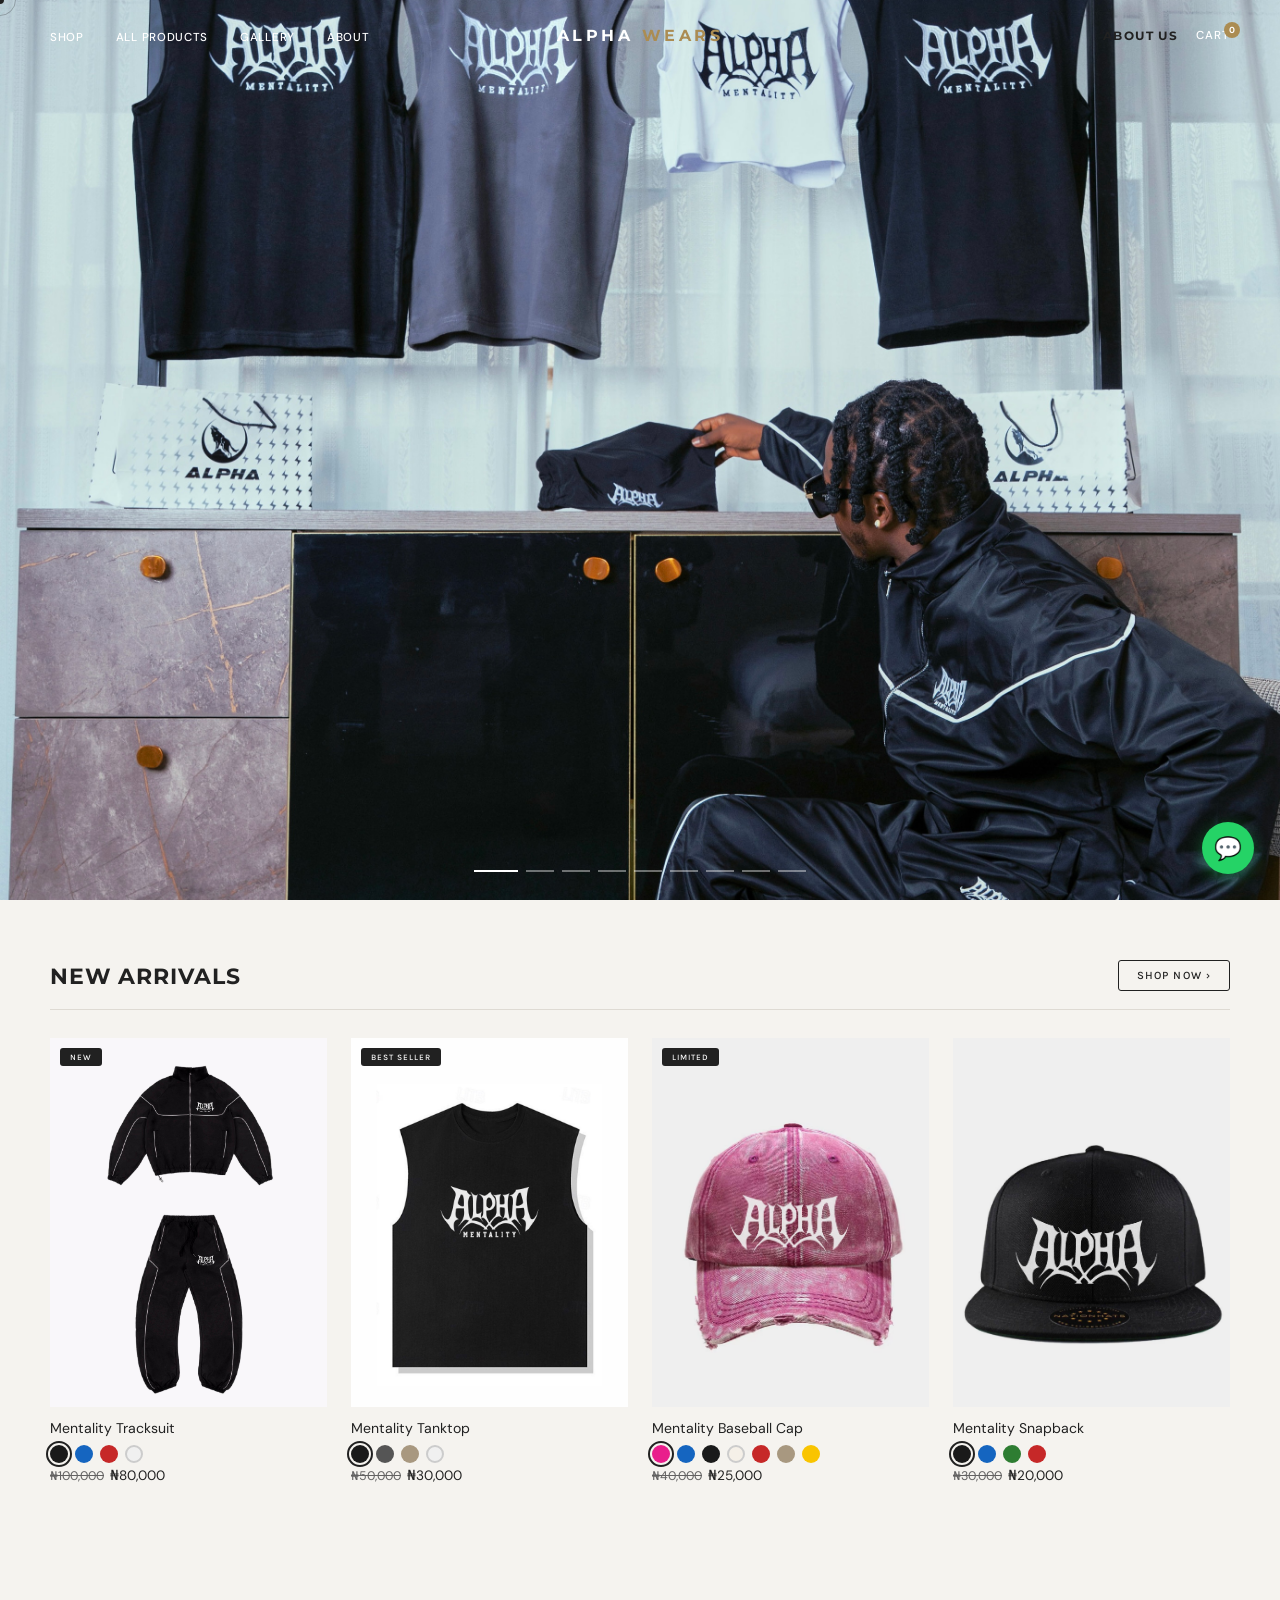
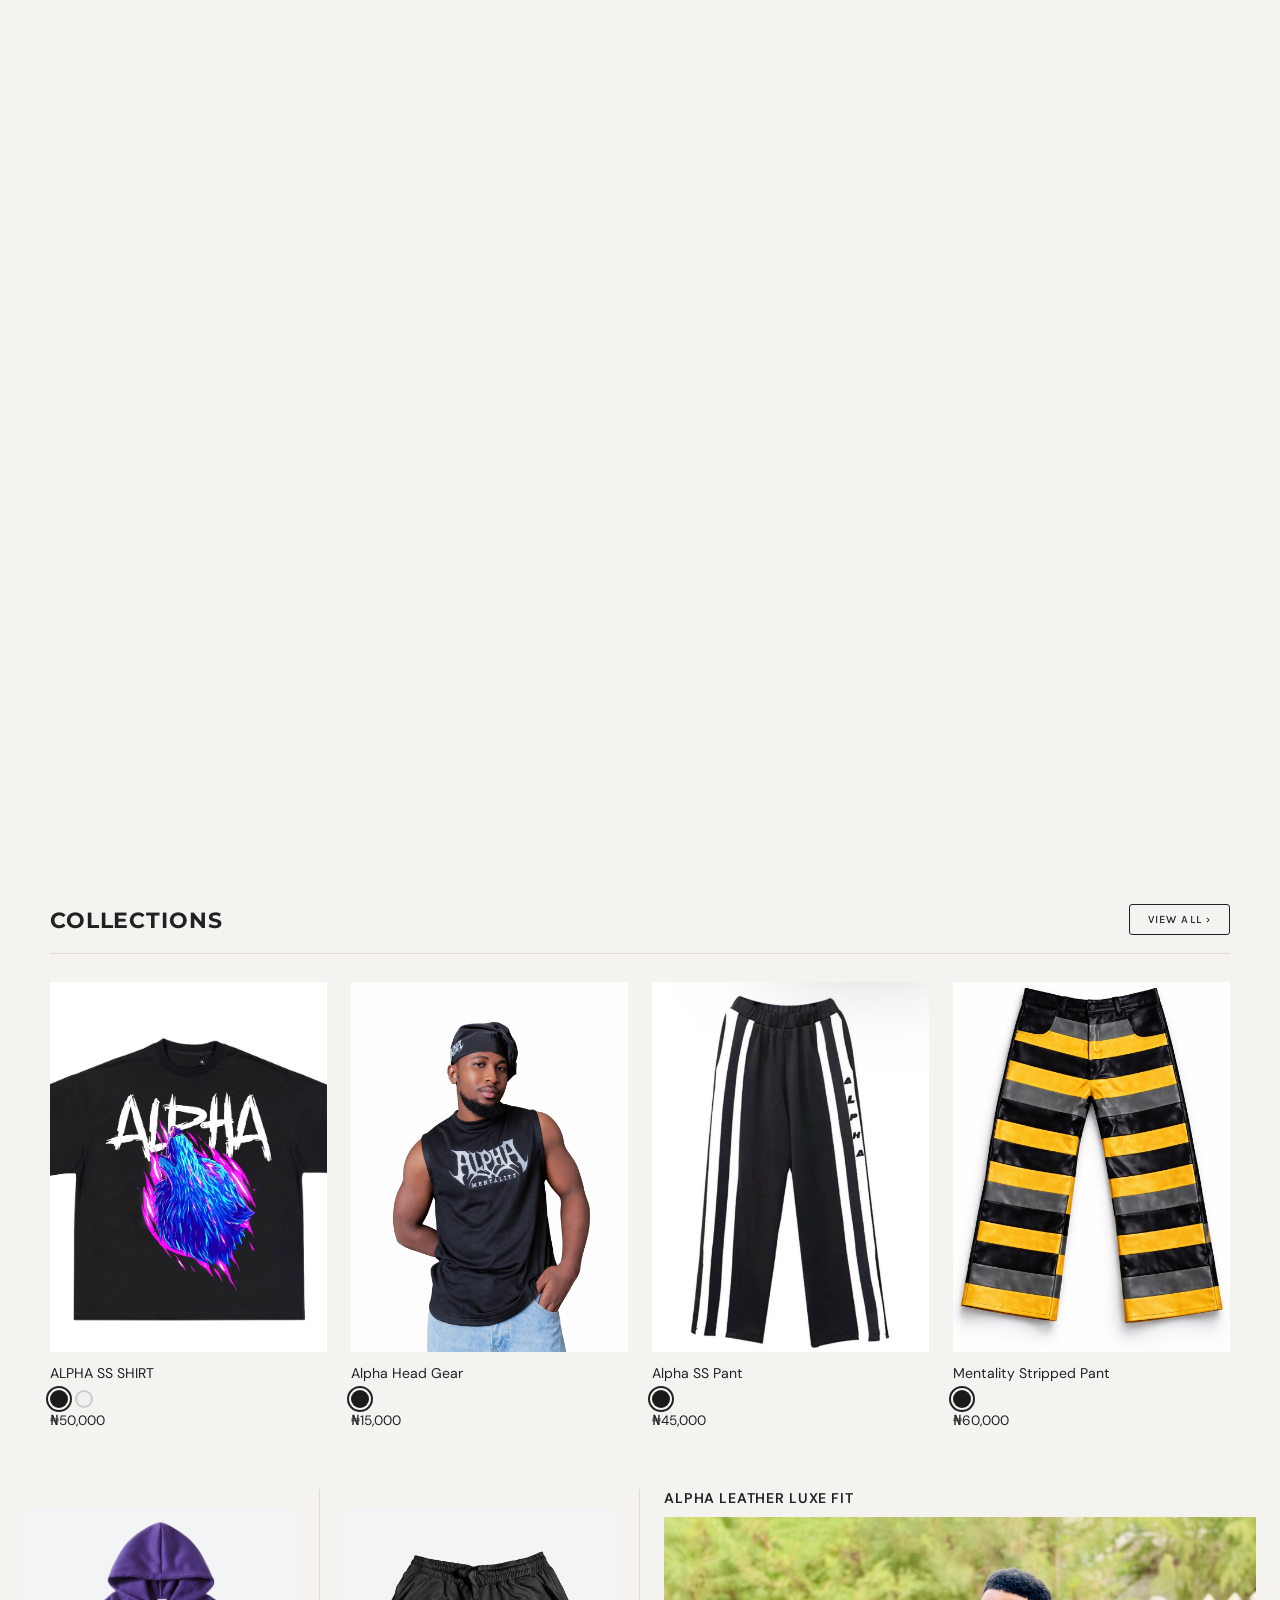
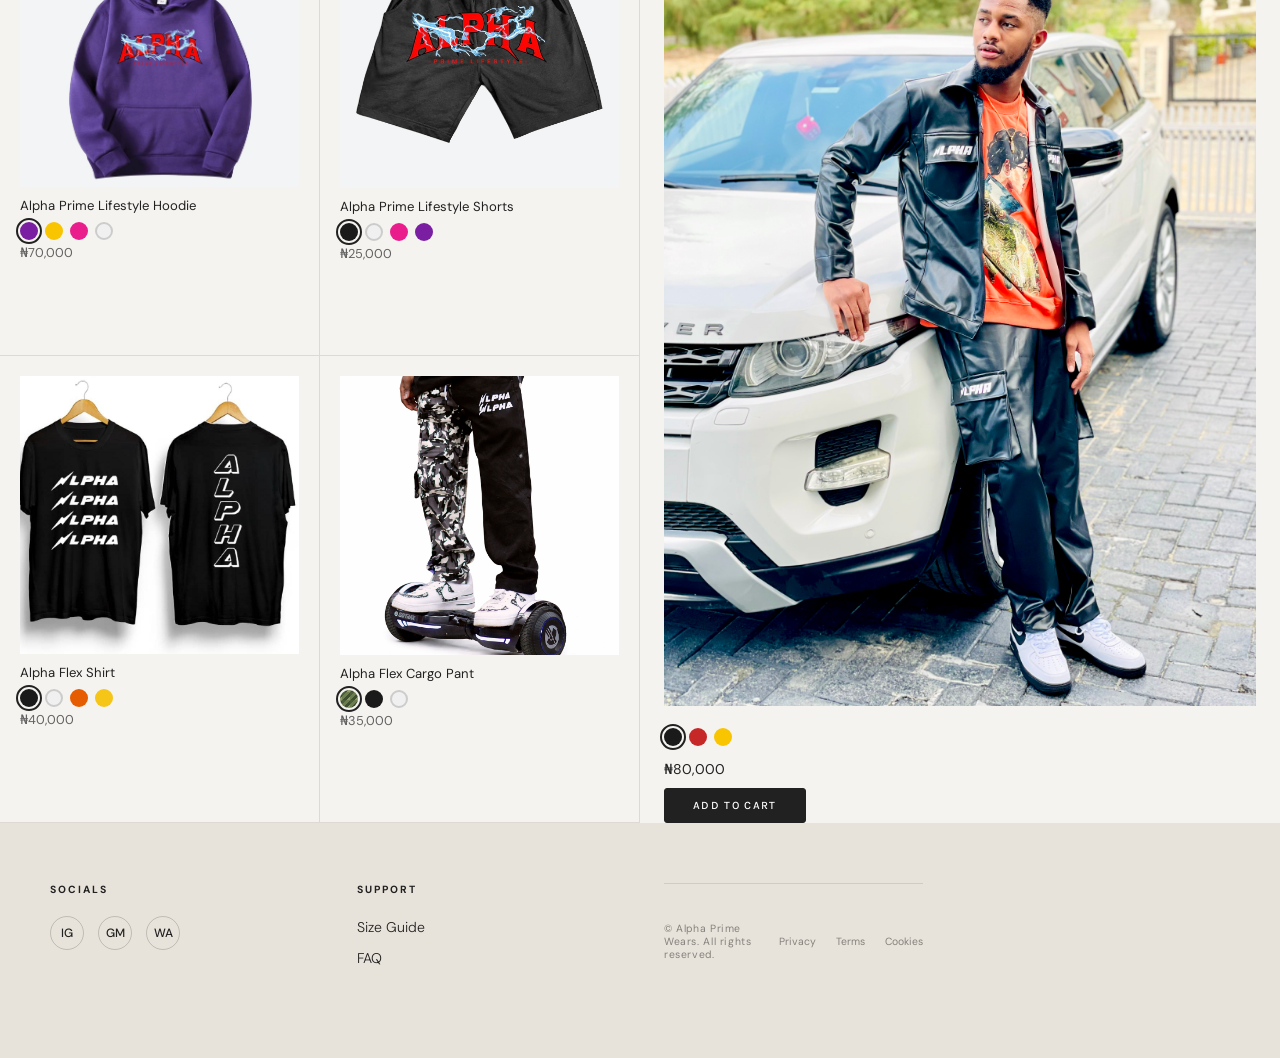
==== index.html @ 40cff307 "Add About Us, FAQ, and Size Guide pages - Add about.html with full brand story, pillars, mission and" ====
<!DOCTYPE html>
<html lang="en">
<head>
<meta charset="UTF-8"/>
<meta name="viewport" content="width=device-width, initial-scale=1.0"/>
<title>ALPHA WEARS — Aloha Mentality.</title>
<link rel="preconnect" href="https://fonts.googleapis.com">
<link rel="preconnect" href="https://fonts.gstatic.com" crossorigin>
<link href="https://fonts.googleapis.com/css2?family=Montserrat:ital,wght@0,300;0,400;0,500;0,600;0,700;1,300;1,400&family=DM+Sans:wght@300;400;500&family=Karla:wght@400;500&display=swap" rel="stylesheet">
<link rel="stylesheet" href="styles.css">
</head>
<body>

<div id="cursor"></div>
<div id="cursor-ring"></div>

<!-- NAV — transparent overlay over hero, logo centered -->
<nav id="navbar">
  <ul class="nav-links">
    <li><a href="#new-arrivals">Shop</a></li>
    <li><a href="#new-arrivals">All Products</a></li>
    <li><a href="#lookbook">Gallery</a></li>
    <li><a href="#about">About</a></li>
  </ul>
  <a href="#" class="nav-logo">ALPHA <span>WEARS</span></a>
  <div class="nav-actions">
    <a href="about.html" style="font-family:var(--font-h);font-size:0.75rem;font-weight:700;letter-spacing:0.12em;text-transform:uppercase;text-decoration:none;color:var(--dark);">About Us</a>
    <div class="nav-cart">
      <button id="btnNavCart">Cart</button>
      <span class="cart-count">0</span>
    </div>
   
  </div>
</nav>

<!-- HERO — full bleed image, no text content -->
<section id="hero">
  <div class="hero-slides">
    <div class="hero-slide active" style="background-image:url('images/femzy.jpeg');background-position:center 30%"></div>
    <div class="hero-slide"        style="background-image:url('images/Dfw.jpg');background-position:center 38%"></div>
    <div class="hero-slide"        style="background-image:url('images/hero-2.jpeg');background-position:center 18%"></div>
    <div class="hero-slide"        style="background-image:url('images/image.jpg');background-position:center 28%"></div>
    <div class="hero-slide"        style="background-image:url('images/lookbook-1.jpeg');background-position:center 22%"></div>
    <div class="hero-slide"        style="background-image:url('images/alpha-style.jpeg');background-position:center 20%"></div>
    <div class="hero-slide"        style="background-image:url('images/alpha.jpeg');background-position:center 32%"></div>
    <div class="hero-slide"        style="background-image:url('images/hero-1.png');background-position:center 40%"></div>
    <div class="hero-slide"        style="background-image:url('images/okocha.jpeg');background-position:center 22%"></div>
  </div>
  <div class="hero-dots">
    <span class="hero-dot active" data-slide="0"></span>
    <span class="hero-dot" data-slide="1"></span>
    <span class="hero-dot" data-slide="2"></span>
    <span class="hero-dot" data-slide="3"></span>
    <span class="hero-dot" data-slide="4"></span>
    <span class="hero-dot" data-slide="5"></span>
    <span class="hero-dot" data-slide="6"></span>
    <span class="hero-dot" data-slide="7"></span>
    <span class="hero-dot" data-slide="8"></span>
  </div>
</section>

<!-- NEW ARRIVALS — ZTTW "LATEST" style -->
<section id="new-arrivals" class="section-pad">
  <div class="container">
    <div class="section-row-header">
      <h2 class="section-heading">New Arrivals</h2>
      <a href="#" class="btn-shop-now">SHOP NOW ›</a>
    </div>
    <div class="products-grid">

      <div class="product-card reveal reveal-delay-1">
        <div class="product-img">
          <img src="images/Tracksuit/track_black.jpeg" alt="Mentality Tracksuit" class="prod-color-img" id="tracksuit-main"/>
          <span class="product-badge">New</span>
          <div class="product-actions"><button class="btn-add-cart">Add to Cart</button></div>
        </div>
        <div class="product-info">
          <p class="product-name">Mentality Tracksuit</p>
          <div class="color-swatches">
            <button class="swatch active" data-target="tracksuit-main" data-img="images/Tracksuit/track_black.jpeg" title="Black"></button>
            <button class="swatch" data-target="tracksuit-main" data-img="images/Tracksuit/track_blue.jpeg" title="Blue" style="background:#1565c0"></button>
            <button class="swatch" data-target="tracksuit-main" data-img="images/Tracksuit/track_red.jpeg" title="Red" style="background:#c62828"></button>
            <button class="swatch" data-target="tracksuit-main" data-img="images/Tracksuit/track_white.jpeg" title="White" style="background:#f0f0f0;border-color:#ccc"></button>
          </div>
          <p class="product-price"><span class="original">₦100,000</span>₦80,000</p>
        </div>
      </div>

      <div class="product-card reveal reveal-delay-2">
        <div class="product-img">
          <img src="images/Tanktop/tank_black.jpeg" alt="Mentality Tanktop" class="prod-color-img" id="tanktop-main"/>
          <span class="product-badge">Best Seller</span>
          <div class="product-actions"><button class="btn-add-cart">Add to Cart</button></div>
        </div>
        <div class="product-info">
          <p class="product-name">Mentality Tanktop</p>
          <div class="color-swatches">
            <button class="swatch active" data-target="tanktop-main" data-img="images/Tanktop/tank_black.jpeg" title="Black"></button>
            <button class="swatch" data-target="tanktop-main" data-img="images/Tanktop/tank_lblack.jpeg" title="Light Black" style="background:#555"></button>
            <button class="swatch" data-target="tanktop-main" data-img="images/Tanktop/tank_washed.jpeg" title="Washed" style="background:#a89880"></button>
            <button class="swatch" data-target="tanktop-main" data-img="images/Tanktop/tank_white.jpeg" title="White" style="background:#f0f0f0;border-color:#ccc"></button>
          </div>
          <p class="product-price"><span class="original">₦50,000</span>₦30,000</p>
        </div>
      </div>

      <div class="product-card reveal reveal-delay-3">
        <div class="product-img">
          <img src="images/baseball/base_pink.jpeg" alt="Mentality Baseball Cap" class="prod-color-img" id="baseball-main"/>
          <span class="product-badge">Limited</span>
          <div class="product-actions"><button class="btn-add-cart">Add to Cart</button></div>
        </div>
        <div class="product-info">
          <p class="product-name">Mentality Baseball Cap</p>
          <div class="color-swatches">
            <button class="swatch active" data-target="baseball-main" data-img="images/baseball/base_pink.jpeg" title="Pink" style="background:#e91e8c"></button>
            <button class="swatch" data-target="baseball-main" data-img="images/baseball/base_blue.jpeg" title="Blue" style="background:#1565c0"></button>
            <button class="swatch" data-target="baseball-main" data-img="images/baseball/base_black.jpeg" title="Black"></button>
            <button class="swatch" data-target="baseball-main" data-img="images/baseball/base_cream.jpeg" title="Cream" style="background:#f5f0e8;border-color:#ccc"></button>
            <button class="swatch" data-target="baseball-main" data-img="images/baseball/base_red.jpeg" title="Red" style="background:#c62828"></button>
            <button class="swatch" data-target="baseball-main" data-img="images/baseball/base_washed.jpeg" title="Washed" style="background:#a89880"></button>
            <button class="swatch" data-target="baseball-main" data-img="images/baseball/base_yellow.jpeg" title="Yellow" style="background:#f9c400"></button>
          </div>
          <p class="product-price"><span class="original">₦40,000</span>₦25,000</p>
        </div>
      </div>

      <div class="product-card reveal reveal-delay-4">
        <div class="product-img">
          <img src="images/snapback/snap_black.jpeg" alt="Mentality Snapback" class="prod-color-img" id="snapback-main"/>
          <div class="product-actions"><button class="btn-add-cart">Add to Cart</button></div>
        </div>
        <div class="product-info">
          <p class="product-name">Mentality Snapback</p>
          <div class="color-swatches">
            <button class="swatch active" data-target="snapback-main" data-img="images/snapback/snap_black.jpeg" title="Black"></button>
            <button class="swatch" data-target="snapback-main" data-img="images/snapback/snap_blue.jpeg" title="Blue" style="background:#1565c0"></button>
            <button class="swatch" data-target="snapback-main" data-img="images/snapback/snap_green.jpeg" title="Green" style="background:#2e7d32"></button>
            <button class="swatch" data-target="snapback-main" data-img="images/snapback/snap_red.jpeg" title="Red" style="background:#c62828"></button>
          </div>
          <p class="product-price"><span class="original">₦30,000</span>₦20,000</p>
        </div>
      </div>

    </div>
  </div>
</section>

<!-- EDITORIAL BANNER — full-width image like ZTTW's binoculars shot -->
<div class="editorial-banner">
  <video src="video/vid.mp4" autoplay muted loop playsinline></video>
</div>

<!-- COLLECTIONS — ZTTW section style -->
<section id="categories" class="section-pad">
  <div class="container">
    <div class="section-row-header">
      <h2 class="section-heading">Collections</h2>
      <a href="#" class="btn-shop-now">VIEW ALL ›</a>
    </div>
    <div class="products-grid">

      <div class="product-card reveal reveal-delay-1">
        <div class="product-img">
          <img src="images/shirt/shirt_black.jpeg" alt="ALPHA SS '22 SHIRT" class="prod-color-img" id="shirt-main"/>
          <div class="product-actions"><button class="btn-add-cart">Add to Cart</button></div>
        </div>
        <div class="product-info">
          <p class="product-name">ALPHA SS SHIRT</p>
          <div class="color-swatches">
            <button class="swatch active" data-target="shirt-main" data-img="images/shirt/shirt_black.jpeg" title="Black"></button>
            <button class="swatch" data-target="shirt-main" data-img="images/shirt/shirt_white.jpeg" title="White" style="background:#f0f0f0;border-color:#ccc"></button>
          </div>
          <p class="product-price">₦50,000</p>
        </div>
      </div>

      <div class="product-card reveal reveal-delay-2">
        <div class="product-img">
          <img src="headgear.png" alt="Alpha Head Gear" class="prod-color-img" id="headgear-main"/>
          <div class="product-actions"><button class="btn-add-cart">Add to Cart</button></div>
        </div>
        <div class="product-info">
          <p class="product-name">Alpha Head Gear</p>
          <div class="color-swatches">
            <button class="swatch active" data-target="headgear-main" data-img="headgear.png" title="Black"></button>
          </div>
          <p class="product-price">₦15,000</p>
        </div>
      </div>

      <div class="product-card reveal reveal-delay-3">
        <div class="product-img">
          <img src="images/ss_pant/ss_pant.jpeg" alt="Alpha SS Pant" class="prod-color-img" id="ss-pant-main"/>
          <div class="product-actions"><button class="btn-add-cart">Add to Cart</button></div>
        </div>
        <div class="product-info">
          <p class="product-name">Alpha SS Pant</p>
          <div class="color-swatches">
            <button class="swatch active" data-target="ss-pant-main" data-img="images/ss_pant/ss_pant.jpeg" title="Black"></button>
          </div>
          <p class="product-price">₦45,000</p>
        </div>
      </div>

      <div class="product-card reveal reveal-delay-4">
        <div class="product-img">
          <img src="images/stripped_pant/stripped_pant.png" alt="Mentality Stripped Pant" class="prod-color-img" id="stripped-pant-main"/>
          <div class="product-actions"><button class="btn-add-cart">Add to Cart</button></div>
        </div>
        <div class="product-info">
          <p class="product-name">Mentality Stripped Pant</p>
          <div class="color-swatches">
            <button class="swatch active" data-target="stripped-pant-main" data-img="images/stripped_pant/stripped_pant.png" title="Black"></button>
          </div>
          <p class="product-price">₦60,000</p>
        </div>
      </div>

    </div>
  </div>
</section>

<!-- SHOP THIS LOOK — ZTTW split layout: products left, editorial right -->
<section id="lookbook" class="section-shop-look">
  <div class="shop-look-inner">

    <div class="shop-look-products">
      <div class="look-prod-card">
        <div class="look-prod-img-wrap">
          <img src="images/hoodie/hoodie_purple.jpeg" alt="Alpha Prime Lifestyle Hoodie" class="look-prod-img prod-color-img" id="hoodie-main"/>
        </div>
        <p class="look-prod-name">Alpha Prime Lifestyle Hoodie</p>
        <div class="color-swatches">
          <button class="swatch active" data-target="hoodie-main" data-img="images/hoodie/hoodie_purple.jpeg" title="Purple" style="background:#7b1fa2"></button>
          <button class="swatch" data-target="hoodie-main" data-img="images/hoodie/hoodie_yellow.jpeg" title="Yellow" style="background:#f9c400"></button>
          <button class="swatch" data-target="hoodie-main" data-img="images/hoodie/hoodie_pink.jpeg" title="Pink" style="background:#e91e8c"></button>
          <button class="swatch" data-target="hoodie-main" data-img="images/hoodie/hoodie_white.jpeg" title="White" style="background:#f0f0f0;border-color:#ccc"></button>
        </div>
        <p class="look-prod-price">₦70,000</p>
      </div>
      <div class="look-prod-card">
        <div class="look-prod-img-wrap">
          <img src="images/shorts/short_black.jpeg" alt="Alpha Prime Lifestyle Shorts" class="look-prod-img prod-color-img" id="shorts-main"/>
        </div>
        <p class="look-prod-name">Alpha Prime Lifestyle Shorts</p>
        <div class="color-swatches">
          <button class="swatch active" data-target="shorts-main" data-img="images/shorts/short_black.jpeg" title="Black"></button>
          <button class="swatch" data-target="shorts-main" data-img="images/shorts/short_white.jpeg" title="White" style="background:#f0f0f0;border-color:#ccc"></button>
          <button class="swatch" data-target="shorts-main" data-img="images/shorts/short_pink.jpeg" title="Pink" style="background:#e91e8c"></button>
          <button class="swatch" data-target="shorts-main" data-img="images/shorts/short_purple.jpeg" title="Purple" style="background:#7b1fa2"></button>
        </div>
        <p class="look-prod-price">₦25,000</p>
      </div>
      <div class="look-prod-card">
        <div class="look-prod-img-wrap">
          <img src="images/flex_shirt/flex_black.jpeg" alt="Alpha Flex Shirt" class="look-prod-img prod-color-img" id="flex-main"/>
        </div>
        <p class="look-prod-name">Alpha Flex Shirt</p>
        <div class="color-swatches">
          <button class="swatch active" data-target="flex-main" data-img="images/flex_shirt/flex_black.jpeg" title="Black"></button>
          <button class="swatch" data-target="flex-main" data-img="images/flex_shirt/flex_white.jpeg" title="White" style="background:#f0f0f0;border-color:#ccc"></button>
          <button class="swatch" data-target="flex-main" data-img="images/flex_shirt/flex_orange.jpeg" title="Orange" style="background:#e65c00"></button>
          <button class="swatch" data-target="flex-main" data-img="images/flex_shirt/flex_yellow.jpeg" title="Yellow" style="background:#f5c518"></button>
        </div>
        <p class="look-prod-price">₦40,000</p>
      </div>
      <div class="look-prod-card">
        <div class="look-prod-img-wrap">
          <img src="images/cargo/cargo_wb.png" alt="Alpha Flex Cargo Pant" class="look-prod-img prod-color-img" id="cargo-main"/>
        </div>
        <p class="look-prod-name">Alpha Flex Cargo Pant</p>
        <div class="color-swatches">
          <button class="swatch active" data-target="cargo-main" data-img="images/cargo/cargo_wb.png" title="Camouflage" style="background:linear-gradient(135deg,#4a5e3a 25%,#6b7c4f 25%,#6b7c4f 50%,#3d4f2e 50%,#3d4f2e 75%,#8a9a6a 75%);background-size:8px 8px"></button>
          <button class="swatch" data-target="cargo-main" data-img="images/cargo/cargo_black.jpeg" title="Black"></button>
          <button class="swatch" data-target="cargo-main" data-img="images/cargo/cargo_white.png" title="White" style="background:#f0f0f0;border-color:#ccc"></button>
        </div>
        <p class="look-prod-price">₦35,000</p>
      </div>
    </div>

    <div class="shop-look-editorial">
      <p class="shop-look-label">Alpha Leather Luxe Fit</p>
      <div class="shop-look-img-container">
        <img src="images/jacket/jacket_black.jpeg" alt="Alpha Leather Luxe Fit" class="shop-look-img prod-color-img" id="jacket-editorial"/>
      </div>
      <div class="shop-look-cta">
        <div class="color-swatches">
          <button class="swatch active" data-target="jacket-editorial" data-img="images/jacket/jacket_black.jpeg" title="Black"></button>
          <button class="swatch" data-target="jacket-editorial" data-img="images/jacket/jacket_red.jpeg" title="Red" style="background:#c62828"></button>
          <button class="swatch" data-target="jacket-editorial" data-img="images/jacket/jacket_yellow.jpeg" title="Yellow" style="background:#f9c400"></button>
        </div>
        <p class="shop-look-price">₦80,000</p>
        <a href="#new-arrivals" class="btn-view">ADD TO CART</a>
      </div>
    </div>

  </div>
</section>



<!-- FOOTER — ZTTW warm beige style -->
<footer id="about">
  <div class="container">
    <div class="footer-top">
      <div class="footer-col">
        <h4>Socials</h4>
        <div class="social-links">
          <a href="https://www.instagram.com/alpha.wears?igsh=MXhzMG90eXk0OXZidA==" class="social-link" title="Instagram" target="_blank" rel="noopener">IG</a>
          <a href="mailto:Alphawears1@gmail.com" class="social-link" title="Gmail">GM</a>
          <a href="https://wa.me/" class="social-link" title="WhatsApp" target="_blank" rel="noopener">WA</a>
        </div>
      </div>
      <div class="footer-col">
        <h4>Support</h4>
        <ul>
          <li><a href="size-guide.html">Size Guide</a></li>
          <li><a href="faq.html">FAQ</a></li>
        </ul>
      </div>
    <div class="footer-bottom">
      <p class="footer-copy">© Alpha Prime Wears. All rights reserved.</p>
      <div class="footer-legal">
        <a href="#">Privacy</a>
        <a href="#">Terms</a>
        <a href="#">Cookies</a>
      </div>
    </div>
  </div>
</footer>

<!-- CART DRAWER -->
<div class="cart-overlay" id="cartOverlay"></div>
<div class="cart-drawer" id="cartDrawer">
  <div class="cart-drawer-header">
    <div class="cart-drawer-title">Your Cart <span id="cartBadgeDrawer">0 items</span></div>
    <button class="cart-close" id="cartClose">✕</button>
  </div>
  <div class="cart-items" id="cartItemsContainer"></div>
  <div class="cart-footer" id="cartFooter" style="display:none">
    <div class="cart-subtotal">
      <span class="cart-subtotal-label">Subtotal</span>
      <span class="cart-subtotal-value" id="cartSubtotal">$0.00</span>
    </div>
    <p class="cart-note">Shipping &amp; taxes calculated at checkout. Free delivery on orders over $200.</p>
    <div class="cart-footer-btns">
      <button class="btn-whatsapp-checkout" id="btnWhatsappCheckout">
        <span class="wa-icon">📲</span> Checkout via WhatsApp
      </button>
      <button class="btn-continue-shopping" id="btnContinue">Continue Shopping</button>
    </div>
  </div>
</div>

<!-- WHATSAPP FLOAT -->
<div class="wa-float">
  <div class="wa-tooltip">Chat with us on WhatsApp</div>
  <button class="wa-btn" id="waFloatBtn" title="Chat on WhatsApp">💬</button>
</div>

<!-- CONTACT MODAL -->
<div class="modal-overlay" id="contactModal">
  <div class="contact-modal">
    <button class="modal-close" id="modalClose">✕</button>
    <p class="modal-label">Alpha Wears Support</p>
    <h2 class="modal-title">Send us<br>a message.</h2>
    <p class="modal-sub">We typically reply within a few minutes. Let us know how we can help — orders, sizing, styling advice, or anything else.</p>
    <div class="modal-field">
      <label>Your Name</label>
      <input class="modal-input" id="contactName" type="text" placeholder="e.g. Alex Johnson"/>
    </div>
    <div class="modal-field">
      <label>Message</label>
      <textarea class="modal-textarea" id="contactMessage" placeholder="Hi! I'd like to know about…"></textarea>
    </div>
    <button class="btn-send-wa" id="btnSendMsg"><span>📲</span> Send via WhatsApp</button>
    <p class="modal-wa-note">You'll be redirected to WhatsApp to complete sending your message.<br>Our number: +234 909 864 1755</p>
  </div>
</div>

<div class="toast" id="toast"></div>
<script src="main.js" defer></script>
</body>
</html>
---- styles.css ----
/* ═══════════════════════════════════════════════════
   ALPHA WEARS — Redesigned to exactly match ZTTW.store
   © 2025 Alpha Wears
═══════════════════════════════════════════════════ */

:root {
  --cream:   #f5f3ef;
  --beige:   #e8e3da;
  --dark:    #212121;
  --black:   #212121;
  --white:   #ffffff;
  --gold:    #ab8c52;
  --gray:    #636262;
  --border:  #dedad3;
  --card-bg: #f0ede8;
  --font-h:  'Montserrat', sans-serif;
  --font-b:  'DM Sans', sans-serif;
  --font-btn:'Karla', sans-serif;
  --r:       3px;
  /* legacy aliases */
  --sans: 'DM Sans', sans-serif;
  --serif:'Montserrat', sans-serif;
}

*, *::before, *::after { margin: 0; padding: 0; box-sizing: border-box; }
html { scroll-behavior: smooth; font-size: 16px; }
body {
  background: var(--cream);
  color: var(--dark);
  font-family: var(--font-b);
  font-weight: 400;
  overflow-x: hidden;
  cursor: none;
}

/* ══════════════════════════════════════
   CUSTOM CURSOR
══════════════════════════════════════ */
#cursor {
  position: fixed; width: 8px; height: 8px;
  background: var(--dark); border-radius: 50%;
  pointer-events: none; z-index: 9999;
  transform: translate(-50%,-50%);
  transition: width 0.25s, height 0.25s;
}
#cursor-ring {
  position: fixed; width: 32px; height: 32px;
  border: 1px solid rgba(33,33,33,0.28);
  border-radius: 50%; pointer-events: none; z-index: 9998;
  transform: translate(-50%,-50%);
  transition: transform 0.16s ease, width 0.25s, height 0.25s;
}
body:has(a:hover) #cursor,
body:has(button:hover) #cursor { width: 13px; height: 13px; }
body:has(a:hover) #cursor-ring,
body:has(button:hover) #cursor-ring { width: 44px; height: 44px; opacity: 0.3; }

@media (hover: none) {
  #cursor, #cursor-ring { display: none; }
  body, * { cursor: auto !important; }
}

/* ══════════════════════════════════════
   NAVIGATION — ZTTW style
   Transparent over hero, 3-col: links | logo | actions
══════════════════════════════════════ */
nav {
  position: fixed; top: 0; left: 0; right: 0; z-index: 900;
  display: grid;
  grid-template-columns: 1fr auto 1fr;
  align-items: center;
  padding: 0 50px; height: 72px;
  background: transparent;
  transition: background 0.35s, border-color 0.35s;
  border-bottom: 1px solid transparent;
}
nav.scrolled {
  background: var(--cream);
  border-bottom-color: var(--border);
}

/* Nav links — left */
.nav-links {
  display: flex; gap: 32px; list-style: none;
}
.nav-links a {
  color: var(--white);
  text-decoration: none;
  font-family: var(--font-b); font-size: 0.72rem;
  font-weight: 500; letter-spacing: 0.06em; text-transform: uppercase;
  transition: opacity 0.2s;
}
.nav-links a:hover { opacity: 0.65; }
nav.scrolled .nav-links a { color: var(--dark); }
nav.scrolled .nav-links a:hover { opacity: 1; color: var(--gold); }

/* Logo — center */
.nav-logo {
  font-family: var(--font-h); font-size: 1rem; font-weight: 700;
  letter-spacing: 0.22em; color: var(--white);
  text-decoration: none; text-transform: uppercase;
  text-align: center;
  transition: color 0.3s;
}
.nav-logo span { color: var(--gold); }
nav.scrolled .nav-logo { color: var(--dark); }

/* Nav actions — right */
.nav-actions {
  display: flex; align-items: center; gap: 18px;
  justify-self: end;
}
.nav-actions button {
  background: none; border: none; color: var(--white);
  cursor: none; font-size: 0.72rem; font-family: var(--font-b);
  font-weight: 500; letter-spacing: 0.08em; text-transform: uppercase;
  transition: opacity 0.2s;
}
.nav-actions button:hover { opacity: 0.65; }
nav.scrolled .nav-actions button { color: var(--dark); }
nav.scrolled .nav-actions button:hover { opacity: 1; color: var(--gold); }
.nav-cart { position: relative; display: flex; align-items: center; }
.cart-count {
  position: absolute; top: -6px; right: -10px;
  background: var(--gold); color: var(--white);
  width: 16px; height: 16px; border-radius: 50%;
  font-size: 0.55rem; font-weight: 700;
  display: flex; align-items: center; justify-content: center;
}
.menu-btn {
  display: none; background: none; border: none;
  color: var(--white); cursor: none; flex-direction: column; gap: 5px;
}
nav.scrolled .menu-btn { color: var(--dark); }
.menu-btn span { display: block; width: 22px; height: 1.5px; background: currentColor; }

/* ══════════════════════════════════════
   HERO — full bleed, no text content
══════════════════════════════════════ */
#hero {
  width: 100vw; height: 100vh;
  position: relative; overflow: hidden;
}
.hero-slides { position: absolute; inset: 0; }
.hero-slide {
  position: absolute; inset: 0;
  background-size: cover; background-position: center top;
  opacity: 0;
  transition: opacity 1.2s ease, transform 8s ease;
  transform: scale(1.02);
}
.hero-slide.active { opacity: 1; transform: scale(1); }

/* Slim dots at bottom */
.hero-dots {
  position: absolute; bottom: 28px; left: 50%;
  transform: translateX(-50%);
  display: flex; gap: 8px; z-index: 10;
}
.hero-dot {
  width: 28px; height: 2px;
  background: rgba(255,255,255,0.4); cursor: none;
  transition: background 0.35s, width 0.35s;
}
.hero-dot.active { background: var(--white); width: 44px; }

/* ══════════════════════════════════════
   SECTION COMMONS
══════════════════════════════════════ */
.section-pad { padding: 60px 0; }
.container { max-width: 1440px; margin: 0 auto; padding: 0 50px; }

/* ZTTW section row header: "LATEST" left + "SHOP NOW >" right */
.section-row-header {
  display: flex; justify-content: space-between; align-items: center;
  margin-bottom: 28px;
  padding-bottom: 18px;
  border-bottom: 1px solid var(--border);
}
.section-heading {
  font-family: var(--font-h); font-size: 1.35rem; font-weight: 700;
  text-transform: uppercase; color: var(--dark); letter-spacing: 0.04em;
}
.btn-shop-now {
  display: inline-flex; align-items: center; gap: 6px;
  padding: 8px 18px;
  border: 1px solid var(--dark); border-radius: var(--r);
  font-family: var(--font-btn); font-size: 0.7rem; font-weight: 500;
  letter-spacing: 0.1em; text-transform: uppercase;
  color: var(--dark); text-decoration: none;
  transition: background 0.22s, color 0.22s;
  cursor: none;
}
.btn-shop-now:hover { background: var(--dark); color: var(--white); }

/* Scroll reveal */
.reveal {
  opacity: 0; transform: translateY(24px);
  transition: opacity 0.75s ease, transform 0.75s ease;
}
.reveal.visible { opacity: 1; transform: translateY(0); }
.reveal-delay-1 { transition-delay: 0.08s; }
.reveal-delay-2 { transition-delay: 0.16s; }
.reveal-delay-3 { transition-delay: 0.24s; }
.reveal-delay-4 { transition-delay: 0.32s; }
.reveal-delay-5 { transition-delay: 0.40s; }

/* ══════════════════════════════════════
   PRODUCTS GRID — ZTTW "LATEST" style
══════════════════════════════════════ */
#new-arrivals { background: var(--cream); }
.products-grid {
  display: grid;
  grid-template-columns: repeat(4, 1fr);
  gap: 24px;
}
.product-card { background: var(--cream); cursor: none; }
.product-img {
  background: var(--card-bg);
  aspect-ratio: 3/4;
  position: relative; overflow: hidden;
  margin-bottom: 12px;
}
.product-img-bg {
  width: 100%; height: 100%;
  display: flex; align-items: center; justify-content: center;
  position: relative;
  transition: transform 0.5s ease;
}
.product-card:hover .product-img-bg { transform: scale(1.03); }

/* Badge — ZTTW dark square label */
.product-badge {
  position: absolute; top: 10px; left: 10px;
  background: var(--dark); color: var(--white);
  font-family: var(--font-btn); font-size: 0.52rem; font-weight: 500;
  letter-spacing: 0.12em; text-transform: uppercase;
  padding: 4px 10px; z-index: 2; border-radius: var(--r);
}

/* Add to cart — slides up on hover */
.product-actions {
  position: absolute; bottom: 0; left: 0; right: 0; z-index: 2;
  opacity: 0; transform: translateY(6px); transition: all 0.28s ease;
}
.product-card:hover .product-actions { opacity: 1; transform: translateY(0); }
.btn-add-cart {
  width: 100%; padding: 12px;
  background: var(--dark); color: var(--white); border: none;
  font-family: var(--font-btn); font-size: 0.6rem; font-weight: 500;
  letter-spacing: 0.16em; text-transform: uppercase;
  cursor: none; transition: background 0.22s;
}
.btn-add-cart:hover { background: var(--gold); }

/* Product info */
.product-info { padding: 0; }
.product-name {
  font-family: var(--font-b); font-size: 0.88rem; font-weight: 400;
  color: var(--dark); margin-bottom: 4px;
}
.product-price {
  font-family: var(--font-b); font-size: 0.85rem; font-weight: 400; color: var(--dark);
}
.product-price .original {
  color: var(--gray); text-decoration: line-through; margin-right: 6px; font-size: 0.78rem;
}

/* Product placeholder backgrounds */
.p-img-1 { background: #e8e4dc; }
.p-img-2 { background: #ddd8ce; }
.p-img-3 { background: #e2ddd4; }
.p-img-4 { background: #d8d3ca; }
.p-img-label {
  font-family: var(--font-h); font-size: 0.6rem; font-weight: 600;
  color: rgba(33,33,33,0.16); letter-spacing: 0.1em; text-transform: uppercase;
  position: absolute; inset: 0;
  display: flex; flex-direction: column; align-items: center; justify-content: center; gap: 8px;
}
.p-img-icon { font-size: 2.5rem; opacity: 0.14; color: var(--gold); }

/* Product real image (Mentality Tracksuit) */
.prod-color-img {
  width: 100%; height: 100%;
  object-fit: cover; object-position: center center;
  display: block;
  transition: transform 0.5s ease;
}
.product-card:hover .prod-color-img { transform: scale(1.03); }

/* Color swatches */
.color-swatches {
  display: flex; gap: 7px; margin: 8px 0 4px;
}
.swatch {
  width: 18px; height: 18px; border-radius: 50%;
  background: #1a1a1a;
  border: 2px solid transparent;
  outline: 2px solid transparent;
  cursor: pointer;
  transition: outline-color 0.2s;
  padding: 0;
}
.swatch.active,
.swatch:hover {
  outline-color: var(--dark);
  outline-offset: 2px;
}

/* ══════════════════════════════════════
   EDITORIAL BANNER — full-width image
   (like ZTTW's binoculars shot between sections)
══════════════════════════════════════ */
.editorial-banner {
  width: 100%; height: 100vh; overflow: hidden;
  position: relative;
}
.editorial-banner video {
  width: 100%; height: 100%;
  object-fit: cover; object-position: center;
  display: block;
}

/* ══════════════════════════════════════
   COLLECTIONS — ZTTW category grid style
══════════════════════════════════════ */
#categories { background: var(--cream); }
.collections-grid {
  display: grid;
  grid-template-columns: repeat(4, 1fr);
  gap: 24px;
}
.coll-card { cursor: none; }
.coll-card-img {
  aspect-ratio: 3/4;
  overflow: hidden; position: relative;
  background: var(--card-bg);
  margin-bottom: 12px;
}
.coll-real-img {
  width: 100%; height: 100%;
  object-fit: cover; object-position: center center;
  display: block;
  transition: transform 0.55s ease;
}
.coll-card:hover .coll-real-img { transform: scale(1.05); }
.coll-card-overlay {
  position: absolute; inset: 0;
  background: rgba(33,33,33,0);
  transition: background 0.3s;
}
.coll-card:hover .coll-card-overlay { background: rgba(33,33,33,0.08); }
.coll-card-name {
  font-family: var(--font-b); font-size: 0.9rem; font-weight: 500;
  color: var(--dark); margin-bottom: 3px;
}
.coll-card-count {
  font-family: var(--font-b); font-size: 0.75rem; color: var(--gray);
}

/* ══════════════════════════════════════
   SHOP THIS LOOK — ZTTW split layout
   Left: 2×2 product cards  |  Right: large editorial + CTA
══════════════════════════════════════ */
.section-shop-look { background: var(--cream); }
.shop-look-inner {
  display: grid;
  grid-template-columns: 1fr 1fr;
  min-height: 600px;
}
.shop-look-products {
  display: grid;
  grid-template-columns: 1fr 1fr;
  gap: 0;
  border-right: 1px solid var(--border);
}
.look-prod-card {
  padding: 20px;
  border-bottom: 1px solid var(--border);
  cursor: none;
}
.look-prod-card:nth-child(odd) { border-right: 1px solid var(--border); }
.look-prod-img-wrap {
  aspect-ratio: 1;
  overflow: hidden; background: var(--card-bg);
  margin-bottom: 10px;
}
.look-prod-img {
  width: 100%; height: 100%;
  object-fit: cover; object-position: center center;
  display: block;
  transition: transform 0.5s ease;
}
.look-prod-card:hover .look-prod-img { transform: scale(1.04); }
.look-prod-name {
  font-family: var(--font-b); font-size: 0.82rem; font-weight: 400;
  color: var(--dark); margin-bottom: 3px;
}
.look-prod-price {
  font-family: var(--font-b); font-size: 0.8rem; color: var(--gray);
}

/* Right: editorial — name above image, info below */
.shop-look-editorial {
  display: flex; flex-direction: column; padding: 0 24px;
}
.shop-look-label {
  font-family: var(--font-b); font-size: 0.88rem; font-weight: 600;
  text-transform: uppercase; letter-spacing: 0.06em;
  color: var(--black); padding-bottom: 10px;
}
.shop-look-img-container {
  aspect-ratio: 3/4; overflow: hidden; width: 100%;
}
.shop-look-img {
  width: 100%; height: 100%;
  object-fit: cover; object-position: center top;
  display: block;
  transition: transform 8s ease;
}
.shop-look-editorial:hover .shop-look-img { transform: scale(1.03); }
.shop-look-cta {
  display: flex; flex-direction: column;
  align-items: flex-start;
  gap: 10px; padding: 14px 0 0 0;
}
.shop-look-price {
  font-family: var(--font-b); font-size: 0.88rem;
  color: var(--black);
}
.btn-view {
  display: inline-block; padding: 10px 28px;
  background: var(--dark); color: var(--white);
  font-family: var(--font-btn); font-size: 0.7rem; font-weight: 500;
  letter-spacing: 0.12em; text-transform: uppercase;
  text-decoration: none; border: 1px solid var(--dark);
  border-radius: var(--r); cursor: none;
  transition: background 0.22s, color 0.22s;
}
.btn-view:hover { background: var(--white); color: var(--dark); border-color: var(--dark); }

/* ══════════════════════════════════════
   COMMUNITY — clean 6-col grid
══════════════════════════════════════ */
#community { background: var(--cream); }
.community-grid {
  display: grid; grid-template-columns: repeat(6, 1fr);
  gap: 3px;
}
.community-item {
  aspect-ratio: 1; position: relative; overflow: hidden;
  cursor: none; background: var(--card-bg);
}
.comm-real-img {
  position: absolute; inset: 0;
  width: 100%; height: 100%;
  object-fit: cover; object-position: center center;
  transition: transform 0.5s ease; z-index: 0;
}
.community-item:hover .comm-real-img { transform: scale(1.03); }
.comm-overlay {
  position: absolute; inset: 0; background: rgba(33,33,33,0);
  transition: background 0.28s;
  display: flex; align-items: center; justify-content: center;
  z-index: 2;
}
.community-item:hover .comm-overlay { background: rgba(33,33,33,0.4); }
.comm-icon { opacity: 0; font-size: 1.4rem; color: var(--white); transition: opacity 0.28s; }
.community-item:hover .comm-icon { opacity: 1; }

/* ══════════════════════════════════════
   NEWSLETTER — ZTTW white bg, big bold text,
   underline-only email input
══════════════════════════════════════ */
#newsletter { background: var(--white); }
.newsletter-inner { text-align: center; max-width: 640px; margin: 0 auto; }
.newsletter-title {
  font-family: var(--font-h); font-size: clamp(1.6rem, 3.5vw, 2.8rem);
  font-weight: 700; color: var(--dark); line-height: 1.15;
  text-transform: uppercase; letter-spacing: 0.01em;
  margin-bottom: 16px;
}
.newsletter-sub {
  font-family: var(--font-b); font-size: 0.9rem; font-weight: 300;
  color: var(--gray); line-height: 1.7; margin-bottom: 36px;
}
.newsletter-form {
  display: flex; align-items: stretch;
  max-width: 520px; margin: 0 auto;
  border-bottom: 2px solid var(--dark);
}
.newsletter-input {
  flex: 1; padding: 12px 4px;
  border: none; background: transparent;
  color: var(--dark); font-family: var(--font-b); font-size: 0.9rem;
  font-weight: 400; outline: none;
  transition: border-color 0.2s;
}
.newsletter-input::placeholder { color: rgba(33,33,33,0.38); }
.newsletter-btn {
  padding: 12px 28px;
  background: var(--dark); color: var(--white); border: none;
  font-family: var(--font-btn); font-size: 0.68rem; font-weight: 500;
  letter-spacing: 0.16em; text-transform: uppercase;
  cursor: none; transition: background 0.22s; flex-shrink: 0;
}
.newsletter-btn:hover { background: var(--gold); }
.newsletter-note {
  font-family: var(--font-b); font-size: 0.58rem;
  letter-spacing: 0.1em; color: var(--gray); margin-top: 16px;
}

/* ══════════════════════════════════════
   FOOTER — ZTTW warm beige bg
══════════════════════════════════════ */
footer { background: var(--beige); padding: 60px 0 32px; color: var(--dark); }
.footer-top {
  display: grid; grid-template-columns: 1fr 1fr 1fr 1fr;
  gap: 48px; margin-bottom: 48px;
}
.footer-col h4 {
  font-family: var(--font-b); font-size: 0.65rem; font-weight: 700;
  letter-spacing: 0.2em; text-transform: uppercase; color: var(--dark);
  margin-bottom: 20px;
}
.footer-col ul { list-style: none; }
.footer-col ul li { margin-bottom: 10px; }
.footer-col ul a, .footer-address a {
  color: var(--dark); text-decoration: none;
  font-family: var(--font-b); font-size: 0.88rem; font-weight: 300;
  transition: color 0.22s; cursor: none;
}
.footer-col ul a:hover, .footer-address a:hover { color: var(--gold); }
.footer-address {
  font-family: var(--font-b); font-size: 0.88rem; font-weight: 300;
  line-height: 1.75; color: var(--dark);
}
.social-links { display: flex; gap: 14px; flex-wrap: wrap; }
.social-link {
  font-family: var(--font-b); font-size: 0.75rem; font-weight: 500;
  color: var(--dark); text-decoration: none; cursor: none;
  transition: color 0.22s;
  border: 1px solid rgba(33,33,33,0.2);
  width: 34px; height: 34px; border-radius: 50%;
  display: flex; align-items: center; justify-content: center;
}
.social-link:hover { color: var(--gold); border-color: var(--gold); }
.footer-bottom {
  border-top: 1px solid rgba(33,33,33,0.12); padding-top: 22px;
  display: flex; justify-content: space-between; align-items: center;
}
.footer-copy {
  font-family: var(--font-b); font-size: 0.65rem;
  letter-spacing: 0.06em; color: rgba(33,33,33,0.5);
}
.footer-legal { display: flex; gap: 20px; }
.footer-legal a {
  font-family: var(--font-b); font-size: 0.65rem;
  color: rgba(33,33,33,0.5); text-decoration: none; cursor: none; transition: color 0.22s;
}
.footer-legal a:hover { color: var(--dark); }

/* ══════════════════════════════════════
   CART DRAWER — clean white ZTTW style
══════════════════════════════════════ */
.cart-overlay {
  position: fixed; inset: 0; background: rgba(33,33,33,0.45);
  backdrop-filter: blur(3px); z-index: 1000;
  opacity: 0; pointer-events: none; transition: opacity 0.3s;
}
.cart-overlay.open { opacity: 1; pointer-events: all; }
.cart-drawer {
  position: fixed; top: 0; right: 0; bottom: 0; width: 440px; max-width: 100vw;
  background: var(--white); border-left: 1px solid var(--border);
  z-index: 1001; display: flex; flex-direction: column;
  transform: translateX(100%); transition: transform 0.45s cubic-bezier(0.16,1,0.3,1);
}
.cart-drawer.open { transform: translateX(0); }
.cart-drawer-header {
  display: flex; align-items: center; justify-content: space-between;
  padding: 22px 28px; border-bottom: 1px solid var(--border); flex-shrink: 0;
}
.cart-drawer-title {
  font-family: var(--font-h); font-size: 0.95rem; font-weight: 700;
  letter-spacing: 0.1em; text-transform: uppercase; color: var(--dark);
}
.cart-drawer-title span {
  font-family: var(--font-b); font-size: 0.62rem; font-weight: 400;
  letter-spacing: 0.1em; color: var(--gray); margin-left: 8px;
}
.cart-close {
  background: none; border: 1px solid var(--border); cursor: none;
  color: var(--gray); font-size: 1rem; line-height: 1;
  width: 30px; height: 30px; display: flex; align-items: center; justify-content: center;
  transition: color 0.22s, border-color 0.22s; border-radius: var(--r);
}
.cart-close:hover { color: var(--dark); border-color: var(--dark); }
.cart-items {
  flex: 1; overflow-y: auto; padding: 20px 28px;
  scrollbar-width: thin; scrollbar-color: var(--border) transparent;
}
.cart-empty {
  display: flex; flex-direction: column; align-items: center;
  justify-content: center; height: 100%; gap: 16px;
  text-align: center; padding: 40px;
}
.cart-empty-icon { font-size: 2.5rem; opacity: 0.15; color: var(--dark); }
.cart-empty h3 {
  font-family: var(--font-h); font-size: 0.95rem; font-weight: 700;
  text-transform: uppercase; color: var(--dark);
}
.cart-empty p { font-family: var(--font-b); font-size: 0.8rem; color: var(--gray); line-height: 1.65; }
.cart-item {
  display: flex; gap: 16px; padding: 18px 0;
  border-bottom: 1px solid var(--border);
  animation: slideIn 0.28s ease;
}
@keyframes slideIn { from { opacity: 0; transform: translateX(12px); } to { opacity: 1; transform: translateX(0); } }
.cart-item-img {
  width: 80px; height: 100px; flex-shrink: 0;
  display: flex; align-items: center; justify-content: center;
  background: var(--card-bg); border-radius: var(--r); overflow: hidden;
}
.cart-item-details { flex: 1; min-width: 0; }
.cart-item-brand {
  font-family: var(--font-b); font-size: 0.5rem; letter-spacing: 0.25em;
  text-transform: uppercase; color: var(--gold); margin-bottom: 4px;
}
.cart-item-name {
  font-family: var(--font-h); font-size: 0.8rem; font-weight: 600;
  text-transform: uppercase; color: var(--dark); margin-bottom: 6px;
  white-space: nowrap; overflow: hidden; text-overflow: ellipsis;
}
.cart-item-meta {
  font-family: var(--font-b); font-size: 0.62rem; color: var(--gray); margin-bottom: 12px;
}
.cart-item-controls { display: flex; align-items: center; gap: 10px; }
.qty-control { display: flex; align-items: center; border: 1px solid var(--border); border-radius: var(--r); }
.qty-btn {
  width: 28px; height: 28px; background: none; border: none; cursor: none;
  color: var(--dark); font-size: 1rem;
  display: flex; align-items: center; justify-content: center;
  transition: background 0.18s;
}
.qty-btn:hover { background: var(--cream); }
.qty-value {
  width: 30px; text-align: center; font-family: var(--font-b);
  font-size: 0.78rem; color: var(--dark); border: none; background: none;
}
.cart-item-price {
  font-family: var(--font-b); font-size: 0.85rem; font-weight: 500;
  color: var(--dark); margin-left: auto; white-space: nowrap;
}
.cart-item-remove {
  background: none; border: none; cursor: none; color: var(--gray);
  font-size: 0.56rem; letter-spacing: 0.1em; text-transform: uppercase;
  font-family: var(--font-b); padding: 4px 0; transition: color 0.22s;
  text-decoration: underline; text-underline-offset: 3px;
}
.cart-item-remove:hover { color: #c0392b; }
.cart-footer {
  flex-shrink: 0; padding: 20px 28px;
  border-top: 1px solid var(--border); background: var(--cream);
}
.cart-subtotal { display: flex; justify-content: space-between; align-items: baseline; margin-bottom: 8px; }
.cart-subtotal-label {
  font-family: var(--font-b); font-size: 0.6rem;
  letter-spacing: 0.18em; text-transform: uppercase; color: var(--gray);
}
.cart-subtotal-value {
  font-family: var(--font-h); font-size: 1.35rem; font-weight: 700; color: var(--dark);
}
.cart-note { font-family: var(--font-b); font-size: 0.6rem; color: var(--gray); margin-bottom: 16px; line-height: 1.6; }
.cart-footer-btns { display: flex; flex-direction: column; gap: 8px; }
.btn-whatsapp-checkout {
  display: flex; align-items: center; justify-content: center; gap: 8px; padding: 14px;
  background: #25D366; color: var(--white); border: none; cursor: none;
  font-family: var(--font-btn); font-size: 0.68rem; font-weight: 400;
  letter-spacing: 0.16em; text-transform: uppercase;
  transition: background 0.22s; border-radius: var(--r);
}
.btn-whatsapp-checkout:hover { background: #1ebe5c; }
.wa-icon { font-size: 1rem; }
.btn-continue-shopping {
  padding: 12px; background: transparent; border: 1px solid var(--border);
  color: var(--gray); cursor: none; font-family: var(--font-btn);
  font-size: 0.62rem; letter-spacing: 0.14em; text-transform: uppercase;
  transition: border-color 0.22s, color 0.22s; border-radius: var(--r);
}
.btn-continue-shopping:hover { border-color: var(--dark); color: var(--dark); }

/* ══════════════════════════════════════
   WHATSAPP FLOAT
══════════════════════════════════════ */
.wa-float { position: fixed; bottom: 26px; right: 26px; z-index: 800; display: flex; flex-direction: column; align-items: flex-end; gap: 8px; }
.wa-tooltip {
  background: var(--dark); color: var(--white); font-family: var(--font-b); font-size: 0.65rem;
  padding: 8px 14px; white-space: nowrap; box-shadow: 0 4px 18px rgba(33,33,33,0.16);
  opacity: 0; transform: translateX(8px); transition: all 0.28s;
  pointer-events: none; border-radius: var(--r);
}
.wa-float:hover .wa-tooltip { opacity: 1; transform: translateX(0); }
.wa-btn {
  width: 52px; height: 52px; border-radius: 50%; background: #25D366;
  display: flex; align-items: center; justify-content: center;
  font-size: 1.4rem; cursor: none; border: none;
  box-shadow: 0 4px 16px rgba(37,211,102,0.38);
  transition: transform 0.28s, box-shadow 0.28s;
  animation: waPulse 3s ease-in-out infinite;
}
.wa-btn:hover { transform: scale(1.1); }
@keyframes waPulse {
  0%,100% { box-shadow: 0 4px 16px rgba(37,211,102,0.38); }
  50%      { box-shadow: 0 4px 28px rgba(37,211,102,0.65), 0 0 0 6px rgba(37,211,102,0.1); }
}

/* ══════════════════════════════════════
   CONTACT MODAL
══════════════════════════════════════ */
.modal-overlay {
  position: fixed; inset: 0; background: rgba(33,33,33,0.52);
  backdrop-filter: blur(4px); z-index: 1100;
  opacity: 0; pointer-events: none; transition: opacity 0.3s;
  display: flex; align-items: center; justify-content: center; padding: 24px;
}
.modal-overlay.open { opacity: 1; pointer-events: all; }
.contact-modal {
  background: var(--white); border: 1px solid var(--border);
  width: 100%; max-width: 460px; padding: 44px;
  transform: translateY(18px) scale(0.98);
  transition: transform 0.35s cubic-bezier(0.16,1,0.3,1); position: relative;
  border-radius: var(--r);
}
.modal-overlay.open .contact-modal { transform: translateY(0) scale(1); }
.modal-close {
  position: absolute; top: 14px; right: 14px;
  background: none; border: 1px solid var(--border); color: var(--gray);
  width: 28px; height: 28px; display: flex; align-items: center; justify-content: center;
  cursor: none; font-size: 0.88rem; transition: color 0.22s, border-color 0.22s;
  border-radius: var(--r);
}
.modal-close:hover { color: var(--dark); border-color: var(--dark); }
.modal-label { font-family: var(--font-b); font-size: 0.56rem; letter-spacing: 0.3em; text-transform: uppercase; color: var(--gold); margin-bottom: 10px; }
.modal-title { font-family: var(--font-h); font-size: 1.65rem; font-weight: 700; text-transform: uppercase; color: var(--dark); margin-bottom: 8px; line-height: 1.1; }
.modal-sub { font-family: var(--font-b); font-size: 0.78rem; color: var(--gray); line-height: 1.7; margin-bottom: 28px; }
.modal-field { margin-bottom: 14px; }
.modal-field label { display: block; font-family: var(--font-b); font-size: 0.56rem; letter-spacing: 0.18em; text-transform: uppercase; color: var(--gray); margin-bottom: 6px; }
.modal-input, .modal-textarea {
  width: 100%; padding: 11px 14px; background: var(--cream);
  border: 1px solid var(--border); color: var(--dark);
  font-family: var(--font-b); font-size: 0.85rem;
  outline: none; resize: none; transition: border-color 0.22s; border-radius: var(--r);
}
.modal-input:focus, .modal-textarea:focus { border-color: var(--gold); }
.modal-textarea { height: 88px; }
.btn-send-wa {
  display: flex; align-items: center; justify-content: center; gap: 8px;
  width: 100%; padding: 13px; background: #25D366; color: var(--white);
  border: none; cursor: none; font-family: var(--font-btn);
  font-size: 0.65rem; font-weight: 500; letter-spacing: 0.18em;
  text-transform: uppercase; margin-top: 6px;
  transition: background 0.22s; border-radius: var(--r);
}
.btn-send-wa:hover { background: #1ebe5c; }
.modal-wa-note { font-family: var(--font-b); font-size: 0.57rem; color: var(--gray); text-align: center; margin-top: 12px; line-height: 1.6; }

/* ══════════════════════════════════════
   TOAST
══════════════════════════════════════ */
.toast {
  position: fixed; bottom: 88px; left: 50%;
  transform: translateX(-50%) translateY(14px);
  background: var(--dark); color: var(--white);
  font-family: var(--font-btn); font-size: 0.65rem; font-weight: 500;
  letter-spacing: 0.12em; text-transform: uppercase;
  padding: 12px 22px; z-index: 2000;
  opacity: 0; transition: all 0.28s ease;
  pointer-events: none; white-space: nowrap; border-radius: var(--r);
}
.toast.show { opacity: 1; transform: translateX(-50%) translateY(0); }

/* ══════════════════════════════════════
   RESPONSIVE
══════════════════════════════════════ */
@media (max-width: 1100px) {
  .products-grid { grid-template-columns: repeat(2, 1fr); }
  .collections-grid { grid-template-columns: repeat(2, 1fr); }
  .footer-top { grid-template-columns: 1fr 1fr; gap: 36px; }
  .community-grid { grid-template-columns: repeat(3, 1fr); }
}
@media (max-width: 900px) {
  .shop-look-inner { grid-template-columns: 1fr; }
  .shop-look-editorial { padding: 0 12px; }
  .shop-look-products { border-right: none; border-bottom: 1px solid var(--border); }
}
@media (max-width: 768px) {
  .hero-slide { background-position: center center; }
  nav { padding: 0 20px; height: 60px; grid-template-columns: auto 1fr auto; }
  .nav-links { display: none; }
  .nav-logo { text-align: left; font-size: 0.88rem; }
  .menu-btn { display: flex; }
  .container { padding: 0 20px; }
  .section-pad { padding: 48px 0; }
  .editorial-banner { height: 100vh; }
  .collections-grid { grid-template-columns: repeat(2, 1fr); gap: 16px; }
  .products-grid { grid-template-columns: repeat(2, 1fr); gap: 12px; }
  .footer-top { grid-template-columns: 1fr 1fr; gap: 28px; }
  .newsletter-title { font-size: clamp(1.4rem, 5vw, 2.2rem); }
  .community-grid { grid-template-columns: repeat(3, 1fr); }
}
@media (max-width: 480px) {
  nav { grid-template-columns: 1fr auto; }
  .nav-logo { font-size: 0.8rem; }
  .products-grid { grid-template-columns: repeat(2, 1fr); gap: 8px; }
  .collections-grid { grid-template-columns: 1fr 1fr; gap: 10px; }
  .community-grid { grid-template-columns: repeat(2, 1fr); }
  .footer-top { grid-template-columns: 1fr; gap: 28px; }
  .newsletter-form { flex-direction: column; border-bottom: none; }
  .newsletter-input { border-bottom: 2px solid var(--dark); padding: 10px 0; }
  .newsletter-btn { padding: 13px; margin-top: 12px; }
}
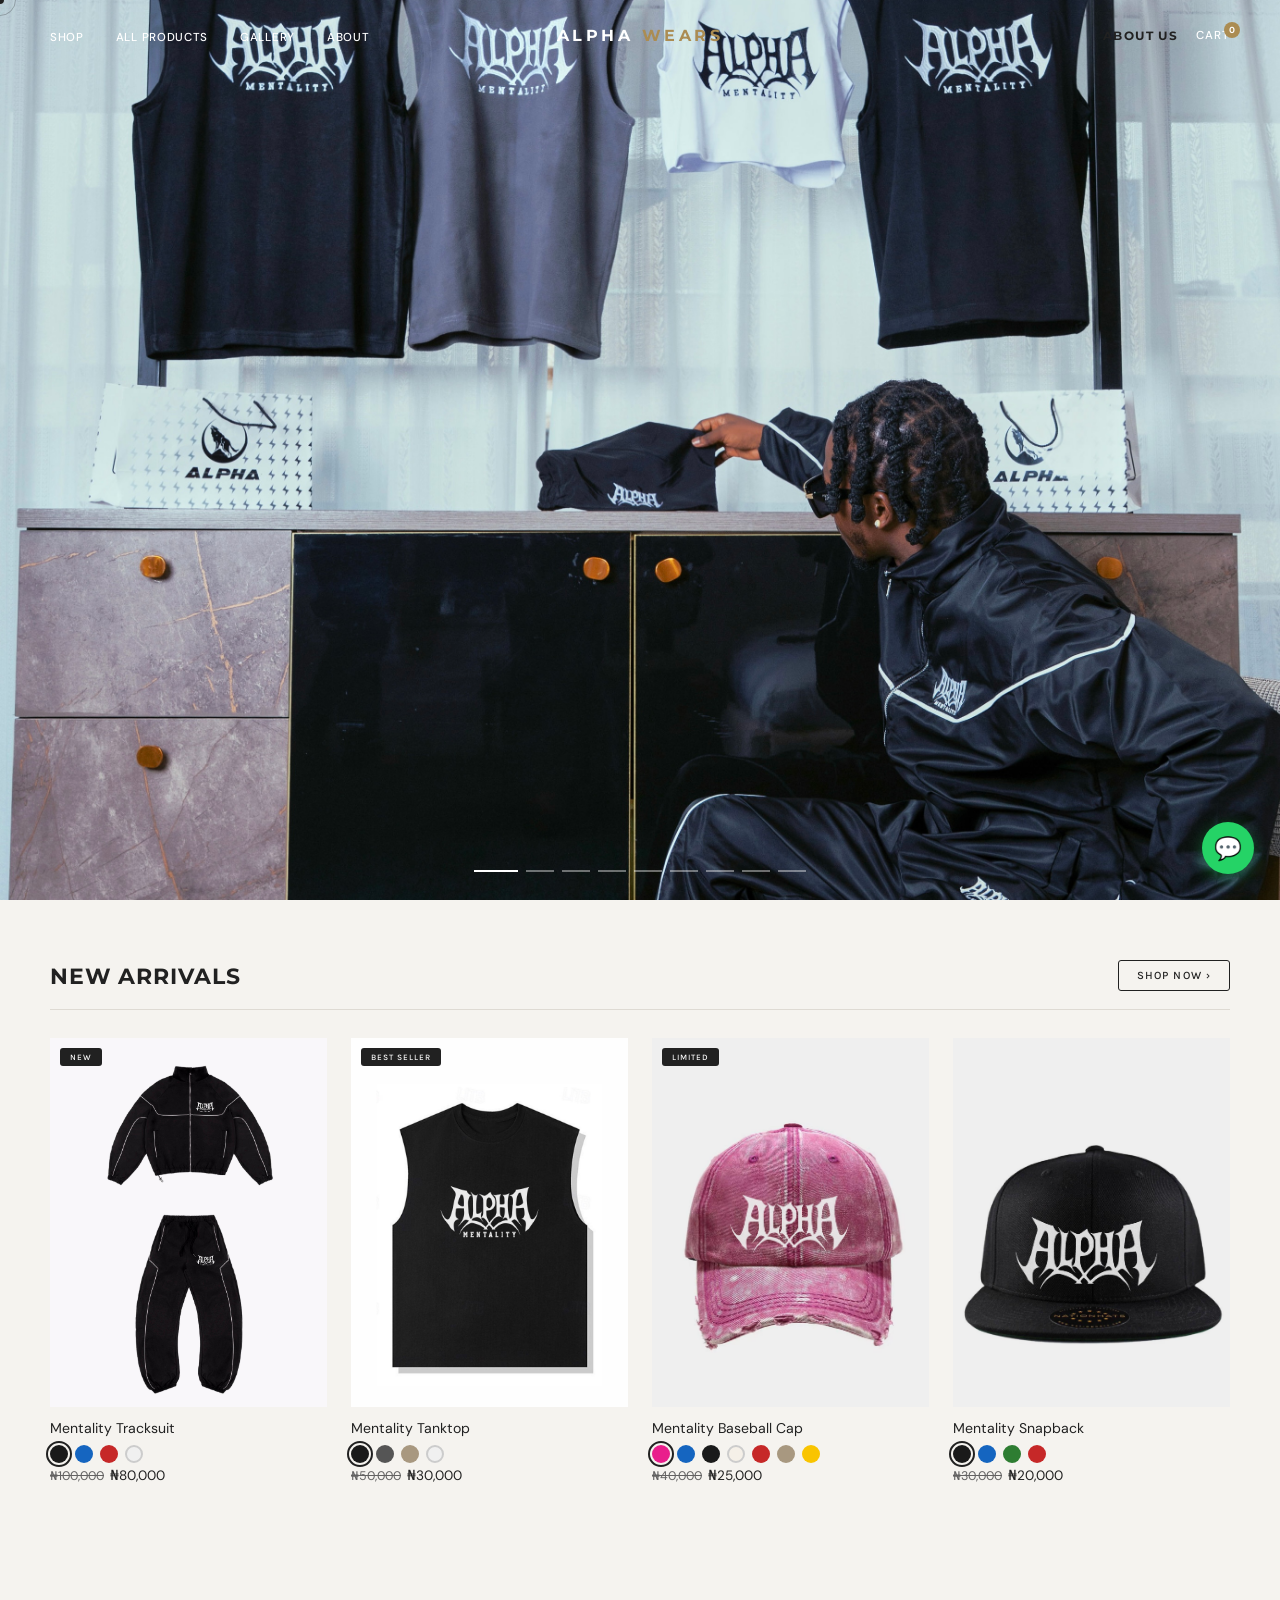
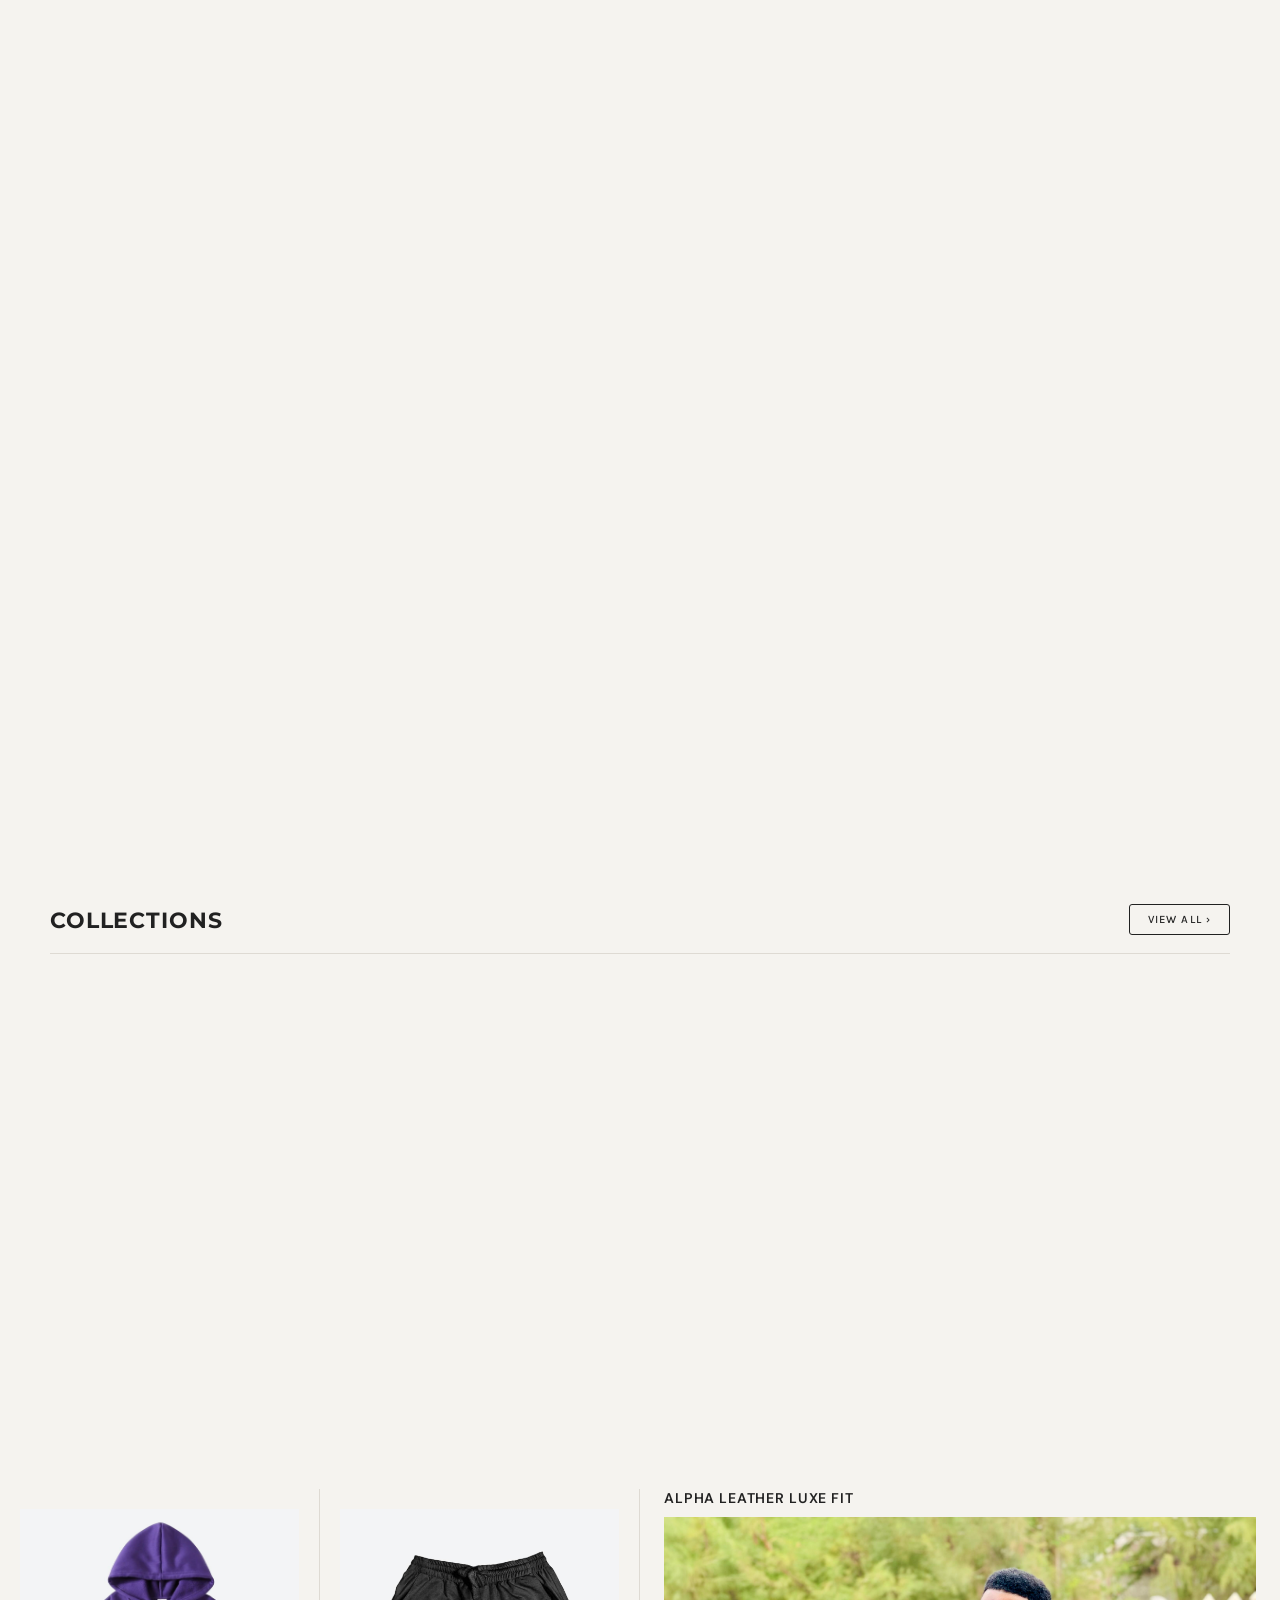
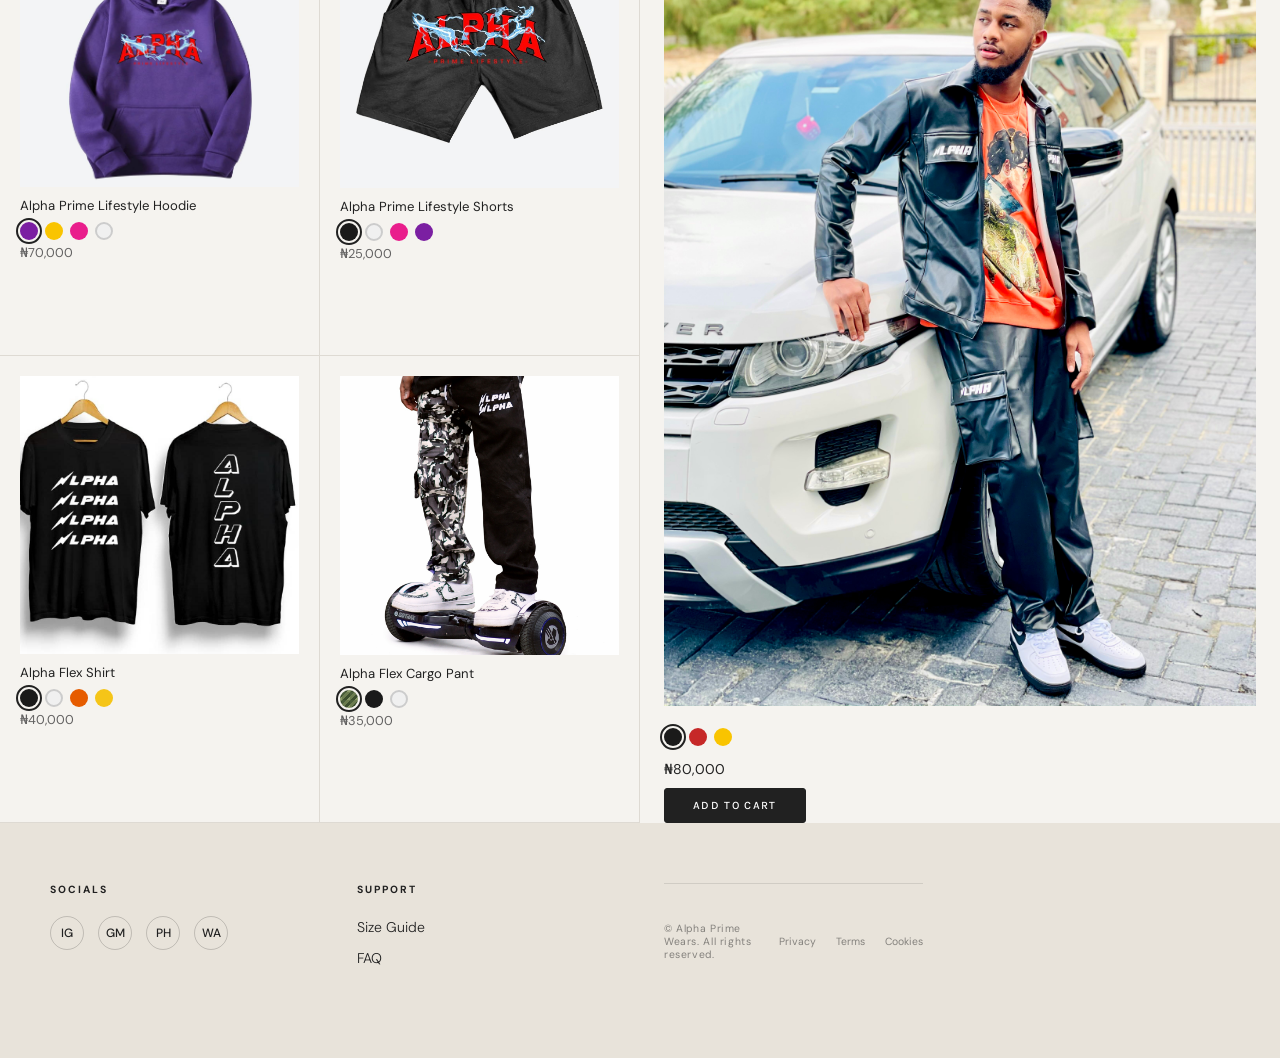
==== commit 97c3c22c: "Add phone call link to social links on all pages Co-Authored-By: Claude Sonnet 4.6 <noreply@anthropi" ====
--- a/index.html
+++ b/index.html
@@ -309,7 +309,8 @@
         <div class="social-links">
           <a href="https://www.instagram.com/alpha.wears?igsh=MXhzMG90eXk0OXZidA==" class="social-link" title="Instagram" target="_blank" rel="noopener">IG</a>
           <a href="mailto:Alphawears1@gmail.com" class="social-link" title="Gmail">GM</a>
-          <a href="https://wa.me/" class="social-link" title="WhatsApp" target="_blank" rel="noopener">WA</a>
+          <a href="tel:08137371048" class="social-link" title="Call Us">PH</a>
+          <a href="https://wa.me/2349098641755" class="social-link" title="WhatsApp" target="_blank" rel="noopener">WA</a>
         </div>
       </div>
       <div class="footer-col">
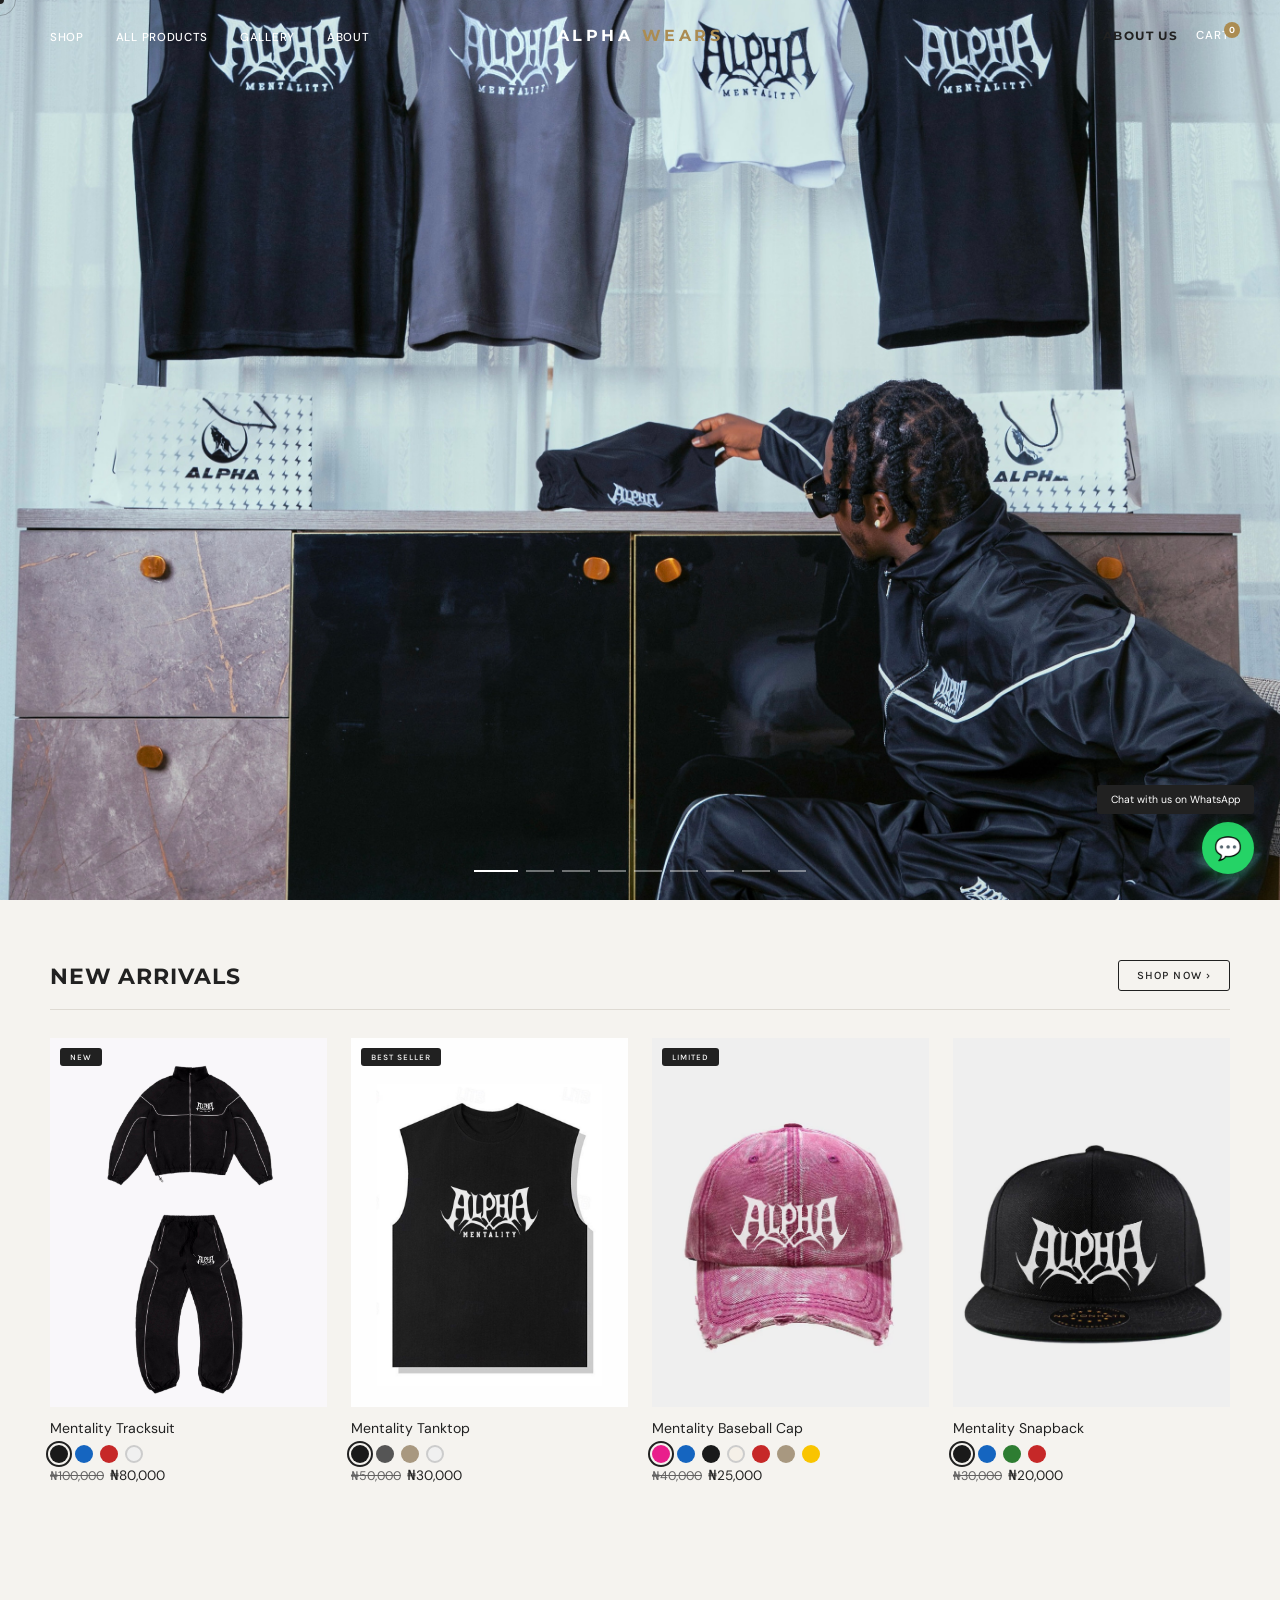
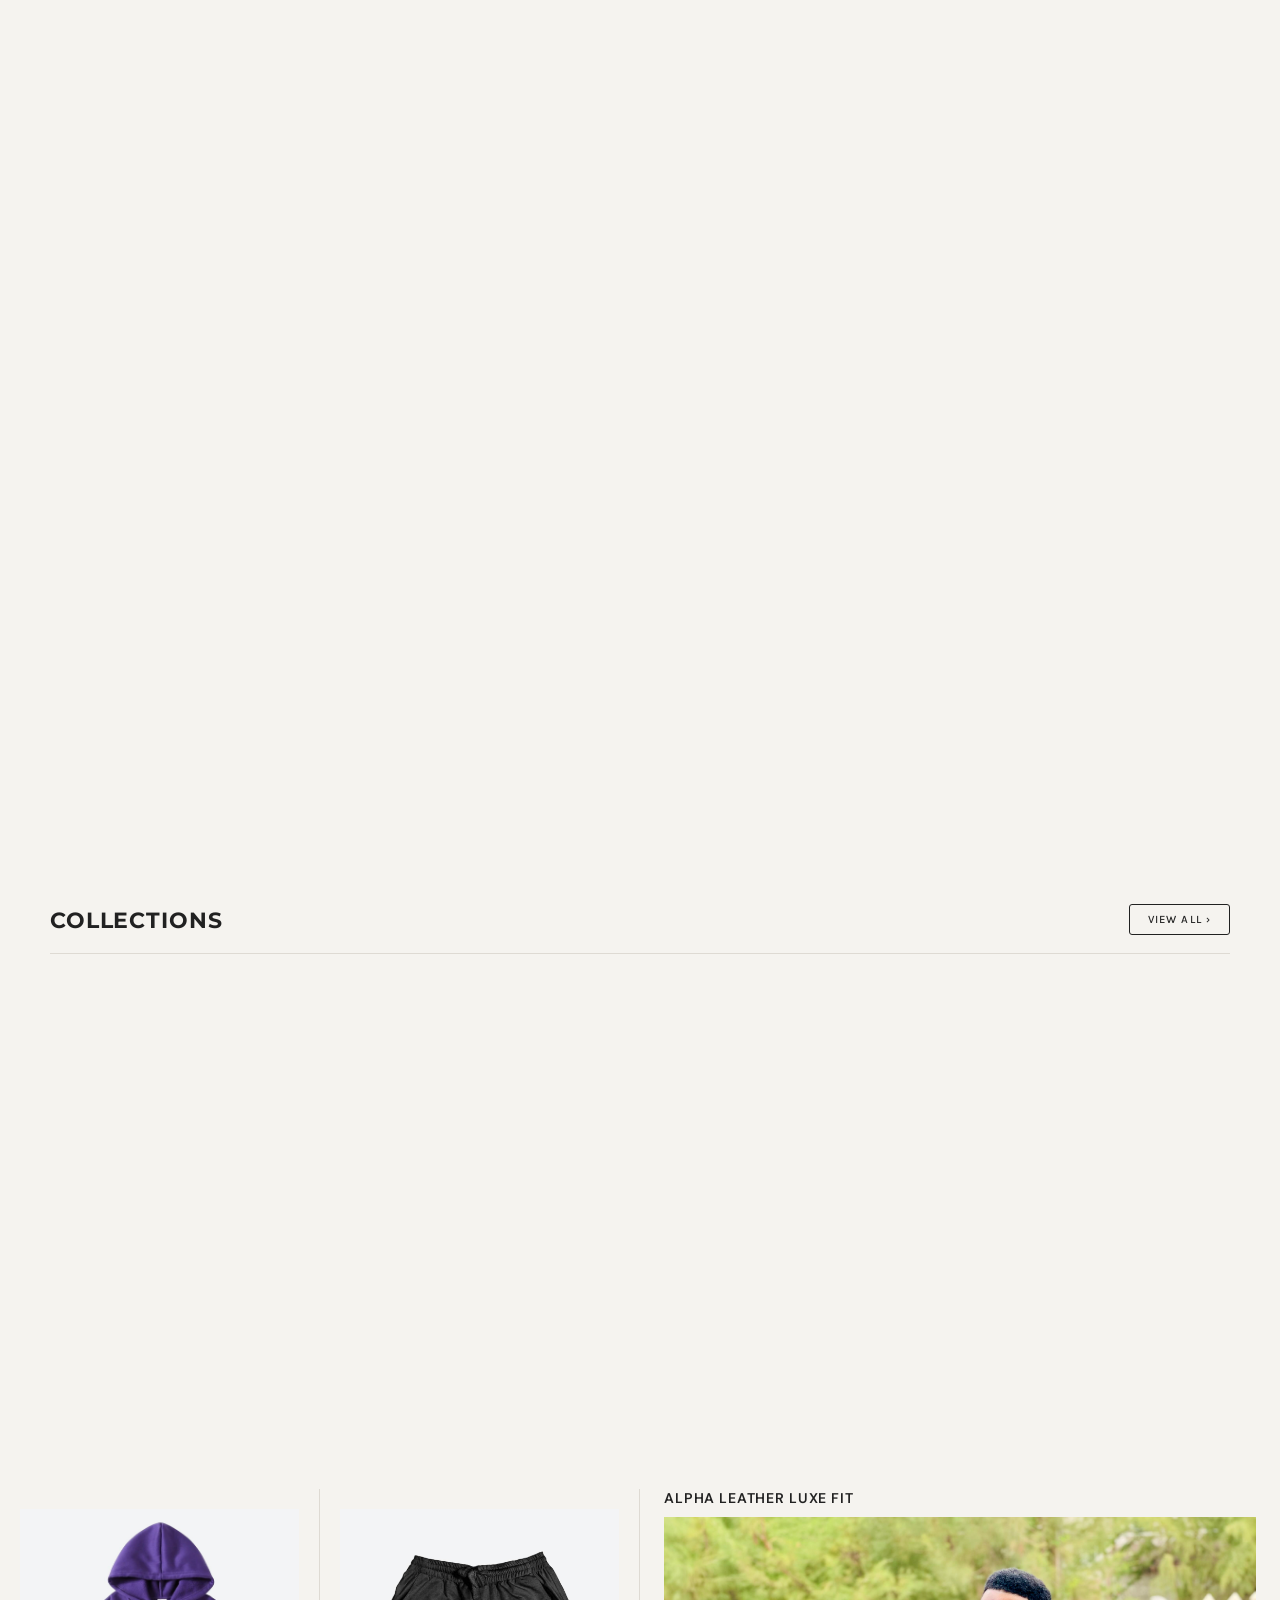
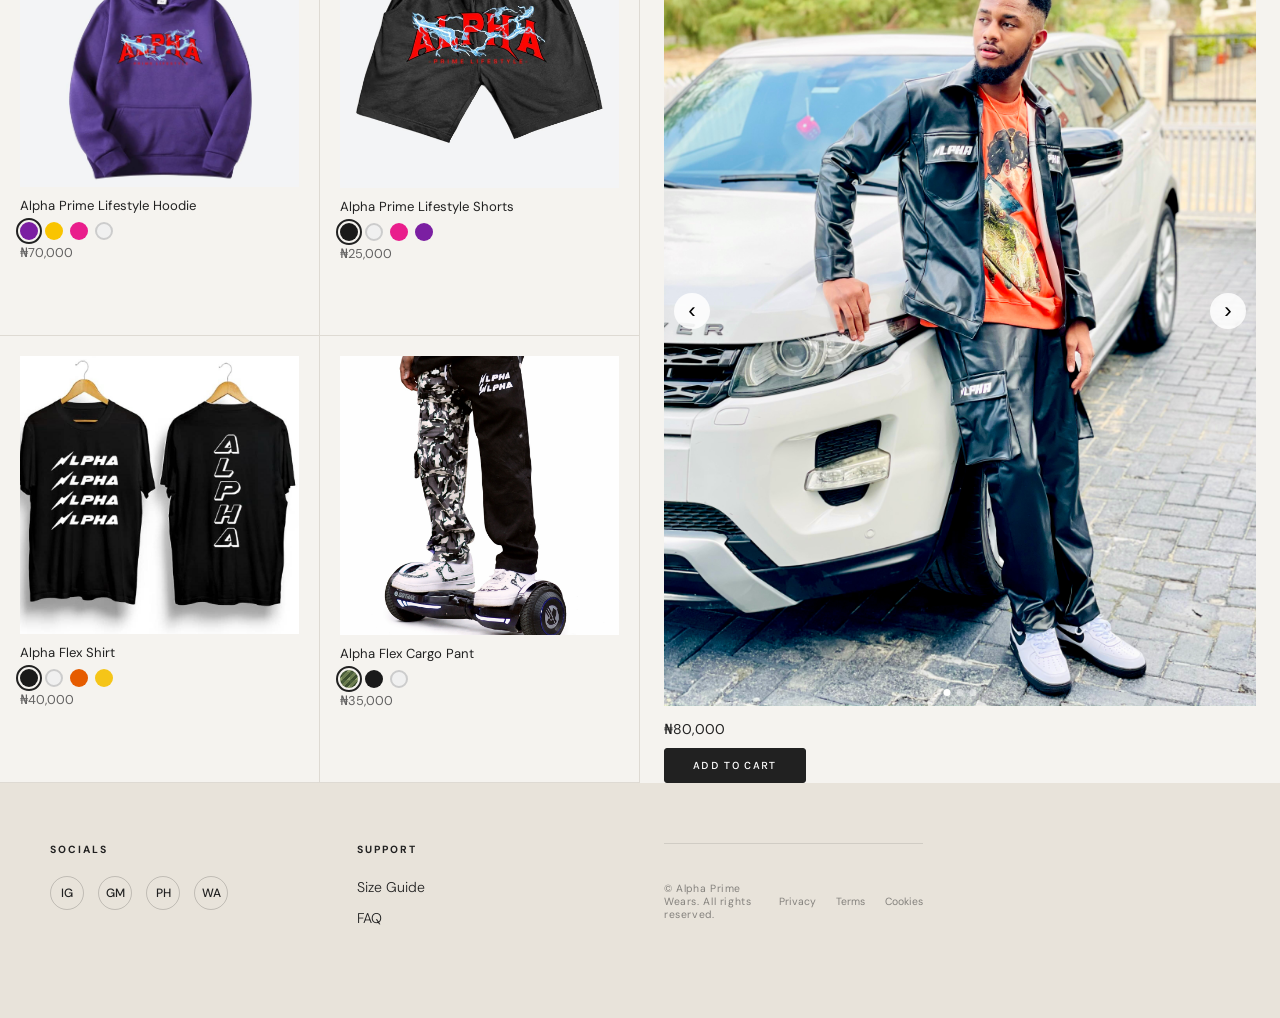
==== commit 9d1f8696: "Major update: swipeable jacket carousel, cart with color/size, FAQ fixes, WA tooltip - Jacket editor" ====
--- a/index.html
+++ b/index.html
@@ -281,17 +281,23 @@
 
     <div class="shop-look-editorial">
       <p class="shop-look-label">Alpha Leather Luxe Fit</p>
-      <div class="shop-look-img-container">
-        <img src="images/jacket/jacket_black.jpeg" alt="Alpha Leather Luxe Fit" class="shop-look-img prod-color-img" id="jacket-editorial"/>
+      <div class="jacket-carousel" id="jacketCarousel">
+        <div class="jacket-carousel-track" id="jacketTrack">
+          <img src="images/jacket/jacket_black.jpeg" alt="Alpha Leather Luxe Fit" class="jacket-slide"/>
+          <img src="images/jacket/jacket_red.jpeg" alt="Alpha Leather Luxe Fit" class="jacket-slide"/>
+          <img src="images/jacket/jacket_yellow.jpeg" alt="Alpha Leather Luxe Fit" class="jacket-slide"/>
+        </div>
+        <button class="jacket-prev" id="jacketPrev">&#8249;</button>
+        <button class="jacket-next" id="jacketNext">&#8250;</button>
+        <div class="jacket-dots">
+          <span class="jacket-dot active" data-idx="0"></span>
+          <span class="jacket-dot" data-idx="1"></span>
+          <span class="jacket-dot" data-idx="2"></span>
+        </div>
       </div>
       <div class="shop-look-cta">
-        <div class="color-swatches">
-          <button class="swatch active" data-target="jacket-editorial" data-img="images/jacket/jacket_black.jpeg" title="Black"></button>
-          <button class="swatch" data-target="jacket-editorial" data-img="images/jacket/jacket_red.jpeg" title="Red" style="background:#c62828"></button>
-          <button class="swatch" data-target="jacket-editorial" data-img="images/jacket/jacket_yellow.jpeg" title="Yellow" style="background:#f9c400"></button>
-        </div>
         <p class="shop-look-price">₦80,000</p>
-        <a href="#new-arrivals" class="btn-view">ADD TO CART</a>
+        <button class="btn-view btn-add-cart-jacket" id="btnAddJacket">ADD TO CART</button>
       </div>
     </div>
 
@@ -344,7 +350,7 @@
       <span class="cart-subtotal-label">Subtotal</span>
       <span class="cart-subtotal-value" id="cartSubtotal">$0.00</span>
     </div>
-    <p class="cart-note">Shipping &amp; taxes calculated at checkout. Free delivery on orders over $200.</p>
+    <p class="cart-note">Shipping calculated at checkout. Sizes are selected below each item.</p>
     <div class="cart-footer-btns">
       <button class="btn-whatsapp-checkout" id="btnWhatsappCheckout">
         <span class="wa-icon">📲</span> Checkout via WhatsApp
--- a/styles.css
+++ b/styles.css
@@ -658,6 +658,22 @@
   text-decoration: underline; text-underline-offset: 3px;
 }
 .cart-item-remove:hover { color: #c0392b; }
+.cart-size-row {
+  display: flex; align-items: center; gap: 8px;
+  margin: 6px 0 4px;
+}
+.cart-size-label {
+  font-family: var(--font-h); font-size: 0.7rem; font-weight: 700;
+  letter-spacing: 0.1em; text-transform: uppercase; color: var(--gray);
+  white-space: nowrap;
+}
+.cart-size-select {
+  font-family: var(--font-b); font-size: 0.82rem;
+  padding: 5px 10px; border: 1px solid var(--border);
+  background: var(--cream); color: var(--dark);
+  border-radius: var(--r); cursor: pointer; flex: 1;
+}
+.cart-size-select:focus { outline: none; border-color: var(--dark); }
 .cart-footer {
   flex-shrink: 0; padding: 20px 28px;
   border-top: 1px solid var(--border); background: var(--cream);
@@ -696,10 +712,9 @@
 .wa-tooltip {
   background: var(--dark); color: var(--white); font-family: var(--font-b); font-size: 0.65rem;
   padding: 8px 14px; white-space: nowrap; box-shadow: 0 4px 18px rgba(33,33,33,0.16);
-  opacity: 0; transform: translateX(8px); transition: all 0.28s;
+  opacity: 1; transform: translateX(0);
   pointer-events: none; border-radius: var(--r);
 }
-.wa-float:hover .wa-tooltip { opacity: 1; transform: translateX(0); }
 .wa-btn {
   width: 52px; height: 52px; border-radius: 50%; background: #25D366;
   display: flex; align-items: center; justify-content: center;
@@ -713,6 +728,63 @@
   0%,100% { box-shadow: 0 4px 16px rgba(37,211,102,0.38); }
   50%      { box-shadow: 0 4px 28px rgba(37,211,102,0.65), 0 0 0 6px rgba(37,211,102,0.1); }
 }
+
+/* ══════════════════════════════════════
+   JACKET CAROUSEL
+══════════════════════════════════════ */
+.jacket-carousel {
+  position: relative;
+  overflow: hidden;
+  width: 100%;
+  flex: 1;
+}
+.jacket-carousel-track {
+  display: flex;
+  transition: transform 0.4s ease;
+}
+.jacket-slide {
+  min-width: 100%;
+  width: 100%;
+  aspect-ratio: 3/4;
+  object-fit: cover;
+  object-position: center top;
+  display: block;
+  flex-shrink: 0;
+}
+.jacket-prev, .jacket-next {
+  position: absolute;
+  top: 50%;
+  transform: translateY(-50%);
+  background: rgba(255,255,255,0.85);
+  border: none;
+  width: 36px; height: 36px;
+  border-radius: 50%;
+  font-size: 1.4rem;
+  line-height: 1;
+  cursor: pointer;
+  z-index: 2;
+  display: flex; align-items: center; justify-content: center;
+  transition: background 0.2s;
+}
+.jacket-prev:hover, .jacket-next:hover { background: var(--white); }
+.jacket-prev { left: 10px; }
+.jacket-next { right: 10px; }
+.jacket-dots {
+  position: absolute;
+  bottom: 10px;
+  left: 50%;
+  transform: translateX(-50%);
+  display: flex;
+  gap: 6px;
+}
+.jacket-dot {
+  width: 7px; height: 7px;
+  border-radius: 50%;
+  background: rgba(255,255,255,0.5);
+  cursor: pointer;
+  transition: background 0.2s;
+}
+.jacket-dot.active { background: var(--white); }
 
 /* ══════════════════════════════════════
    CONTACT MODAL
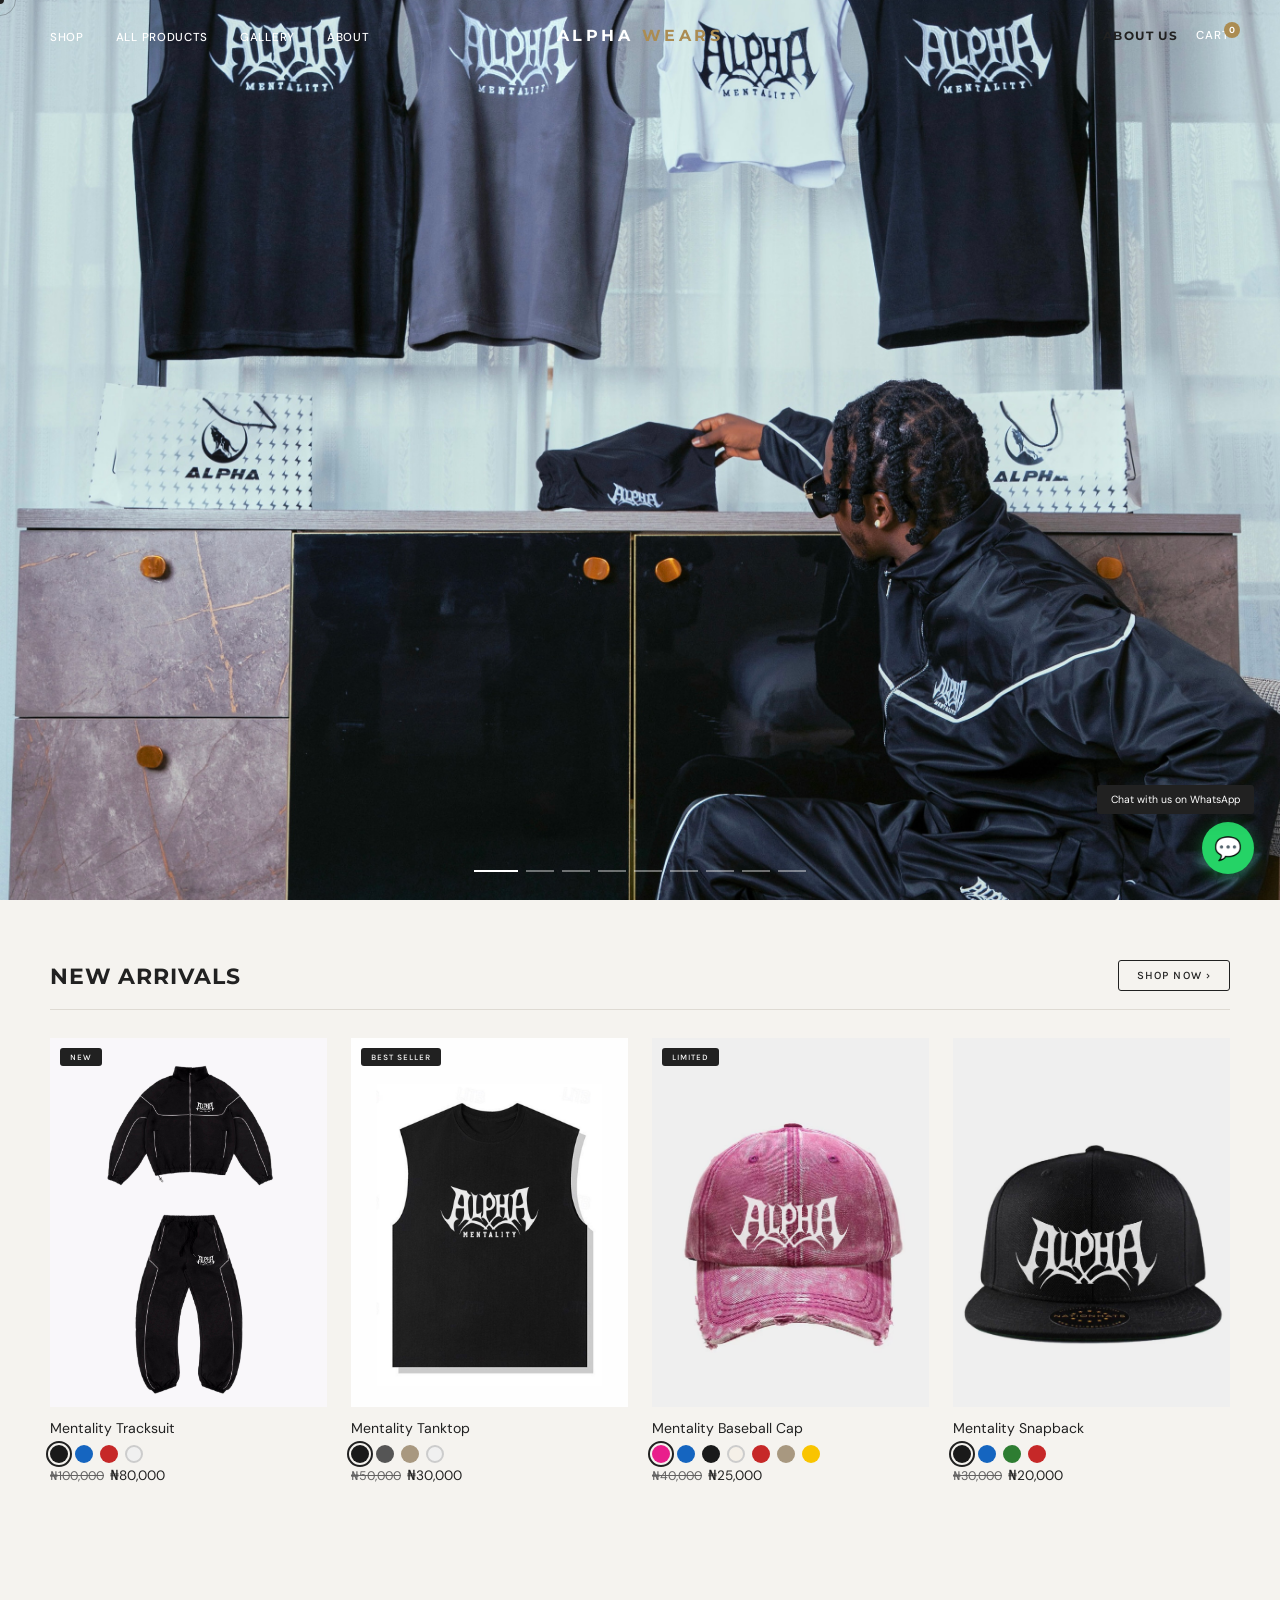
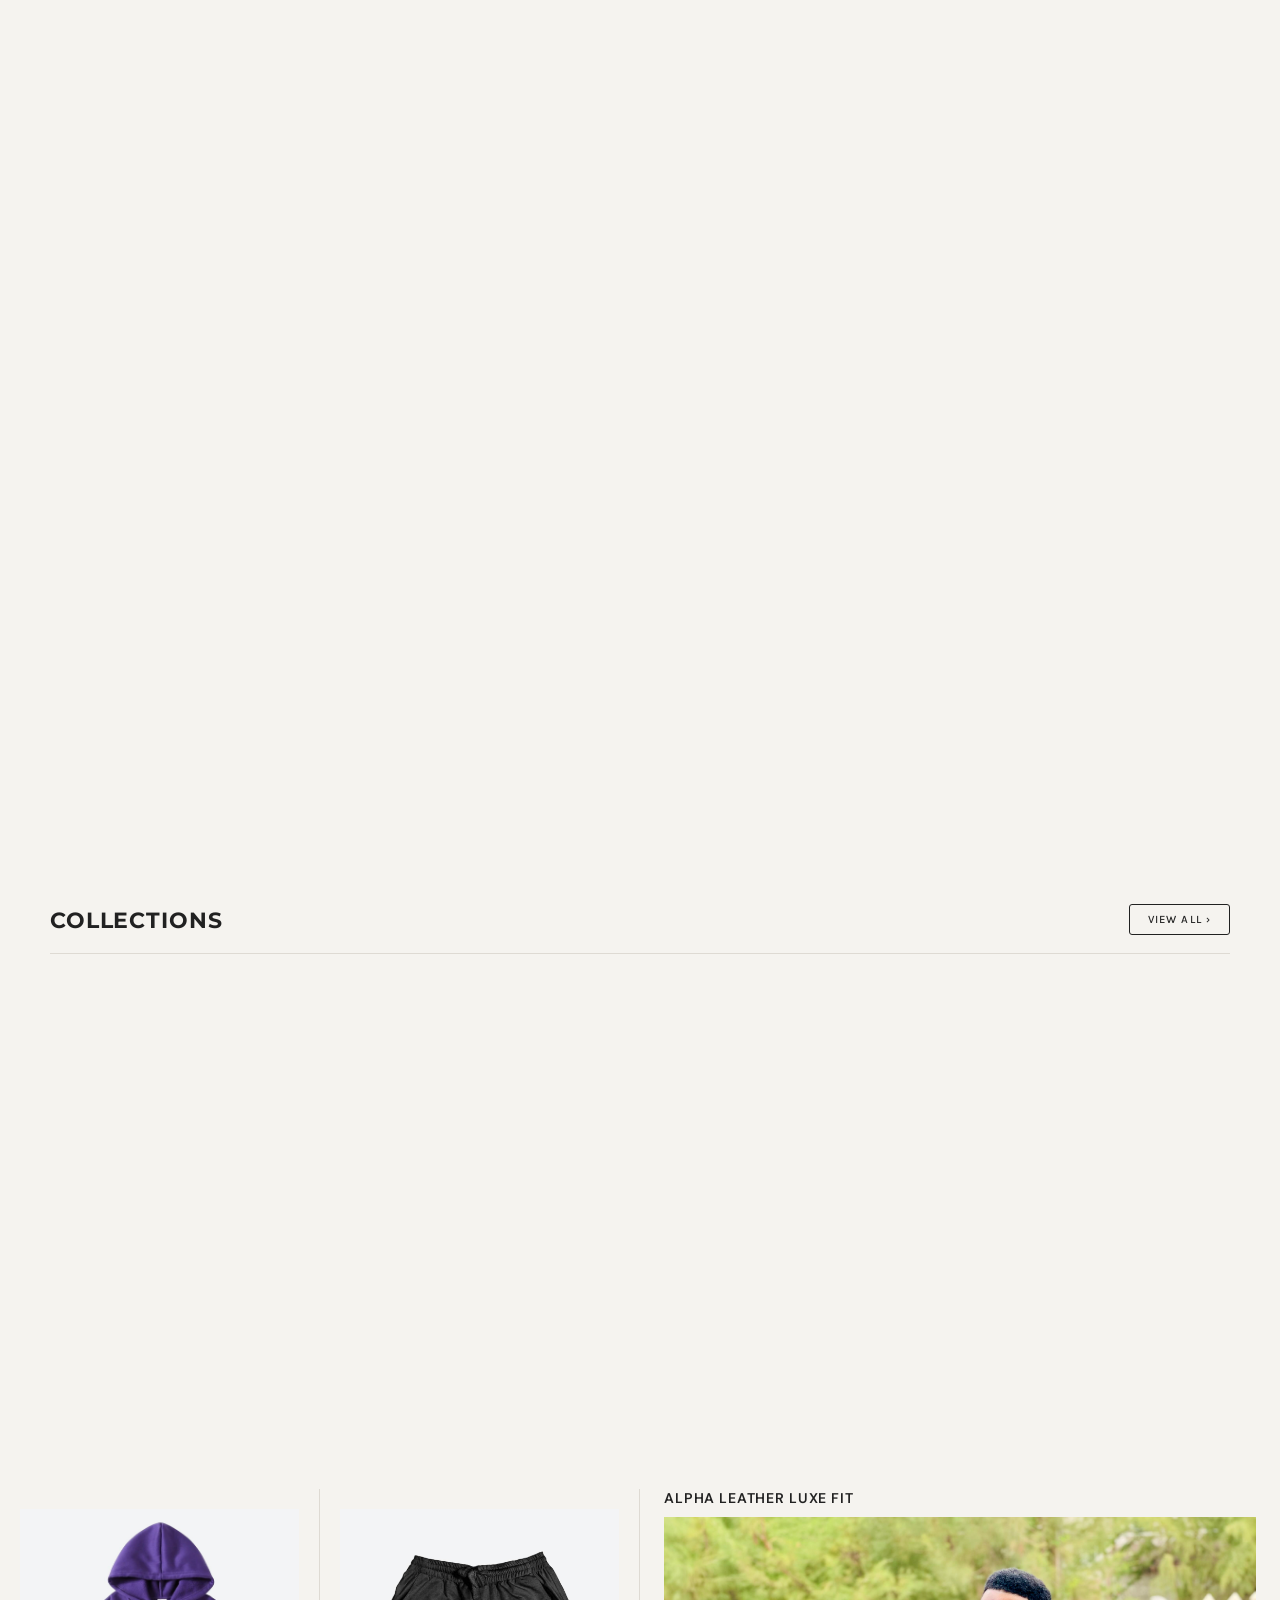
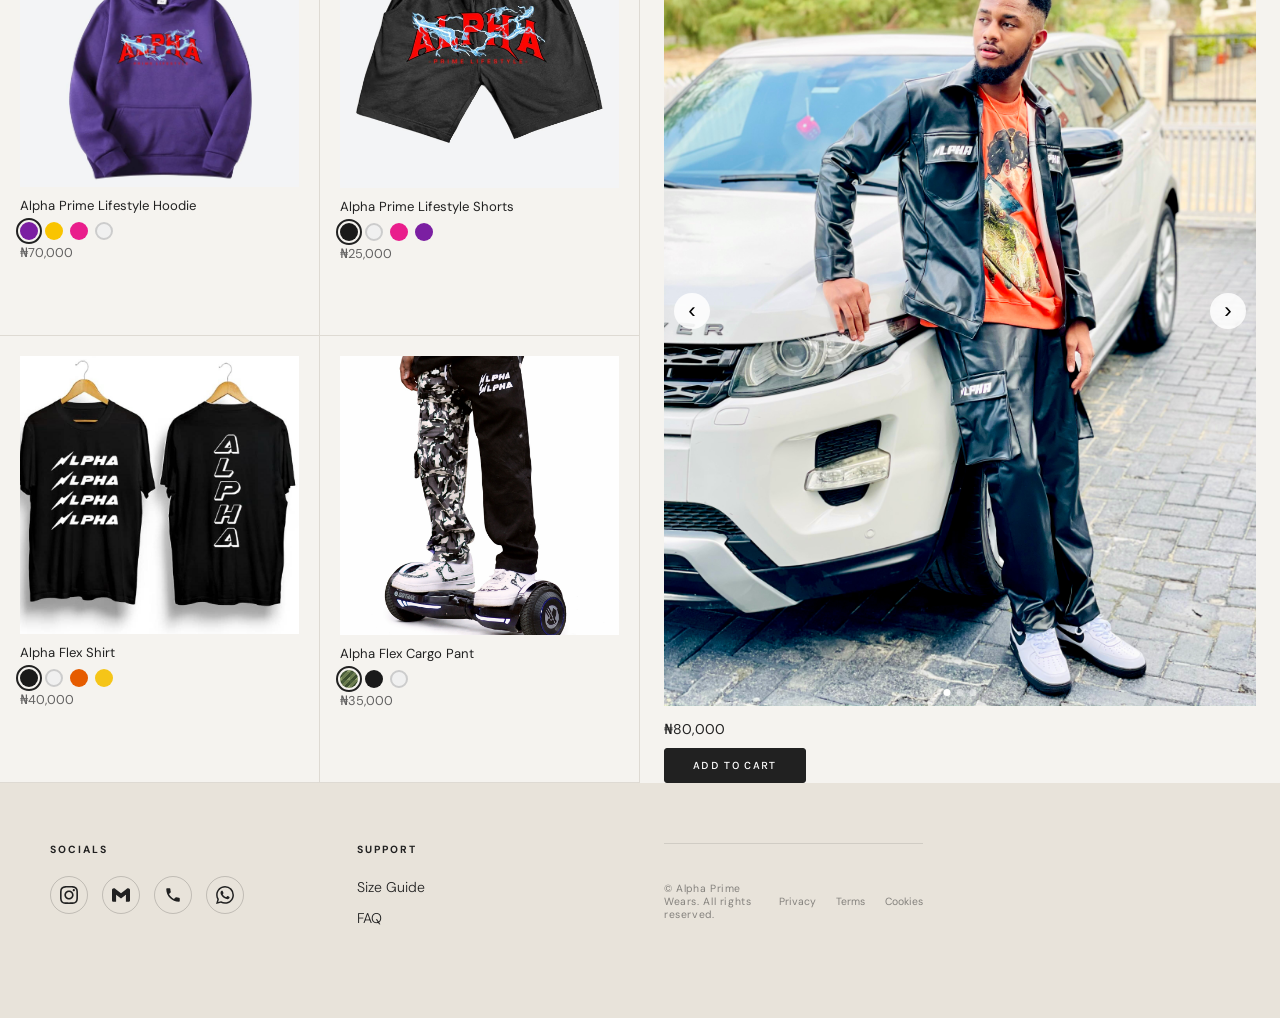
==== commit b70bfd65: "Replace social link text with SVG icons (Instagram, Gmail, Phone, WhatsApp) Co-Authored-By: Claude S" ====
--- a/index.html
+++ b/index.html
@@ -3,7 +3,7 @@
 <head>
 <meta charset="UTF-8"/>
 <meta name="viewport" content="width=device-width, initial-scale=1.0"/>
-<title>ALPHA WEARS — Aloha Mentality.</title>
+<title>ALPHA WEARS — Alpha Mentality.</title>
 <link rel="preconnect" href="https://fonts.googleapis.com">
 <link rel="preconnect" href="https://fonts.gstatic.com" crossorigin>
 <link href="https://fonts.googleapis.com/css2?family=Montserrat:ital,wght@0,300;0,400;0,500;0,600;0,700;1,300;1,400&family=DM+Sans:wght@300;400;500&family=Karla:wght@400;500&display=swap" rel="stylesheet">
@@ -313,10 +313,10 @@
       <div class="footer-col">
         <h4>Socials</h4>
         <div class="social-links">
-          <a href="https://www.instagram.com/alpha.wears?igsh=MXhzMG90eXk0OXZidA==" class="social-link" title="Instagram" target="_blank" rel="noopener">IG</a>
-          <a href="mailto:Alphawears1@gmail.com" class="social-link" title="Gmail">GM</a>
-          <a href="tel:08137371048" class="social-link" title="Call Us">PH</a>
-          <a href="https://wa.me/2349098641755" class="social-link" title="WhatsApp" target="_blank" rel="noopener">WA</a>
+          <a href="https://www.instagram.com/alpha.wears?igsh=MXhzMG90eXk0OXZidA==" class="social-link" title="Instagram" target="_blank" rel="noopener"><svg viewBox="0 0 24 24" xmlns="http://www.w3.org/2000/svg"><path d="M12 2.163c3.204 0 3.584.012 4.85.07 3.252.148 4.771 1.691 4.919 4.919.058 1.265.069 1.645.069 4.849 0 3.205-.012 3.584-.069 4.849-.149 3.225-1.664 4.771-4.919 4.919-1.266.058-1.644.07-4.85.07-3.204 0-3.584-.012-4.849-.07-3.26-.149-4.771-1.699-4.919-4.92-.058-1.265-.07-1.644-.07-4.849 0-3.204.013-3.583.07-4.849.149-3.227 1.664-4.771 4.919-4.919 1.266-.057 1.645-.069 4.849-.069zm0-2.163c-3.259 0-3.667.014-4.947.072-4.358.2-6.78 2.618-6.98 6.98-.059 1.281-.073 1.689-.073 4.948 0 3.259.014 3.668.072 4.948.2 4.358 2.618 6.78 6.98 6.98 1.281.058 1.689.072 4.948.072 3.259 0 3.668-.014 4.948-.072 4.354-.2 6.782-2.618 6.979-6.98.059-1.28.073-1.689.073-4.948 0-3.259-.014-3.667-.072-4.947-.196-4.354-2.617-6.78-6.979-6.98-1.281-.059-1.69-.073-4.949-.073zm0 5.838c-3.403 0-6.162 2.759-6.162 6.162s2.759 6.163 6.162 6.163 6.162-2.759 6.162-6.163c0-3.403-2.759-6.162-6.162-6.162zm0 10.162c-2.209 0-4-1.79-4-4 0-2.209 1.791-4 4-4s4 1.791 4 4c0 2.21-1.791 4-4 4zm6.406-11.845c-.796 0-1.441.645-1.441 1.44s.645 1.44 1.441 1.44c.795 0 1.439-.645 1.439-1.44s-.644-1.44-1.439-1.44z"/></svg></a>
+          <a href="mailto:Alphawears1@gmail.com" class="social-link" title="Gmail"><svg viewBox="0 0 24 24" xmlns="http://www.w3.org/2000/svg"><path d="M24 5.457v13.909c0 .904-.732 1.636-1.636 1.636h-3.819V11.73L12 16.64l-6.545-4.91v9.273H1.636A1.636 1.636 0 0 1 0 19.366V5.457c0-2.023 2.309-3.178 3.927-1.964L5.455 4.64 12 9.548l6.545-4.91 1.528-1.145C21.69 2.28 24 3.434 24 5.457z"/></svg></a>
+          <a href="tel:08137371048" class="social-link" title="Call Us"><svg viewBox="0 0 24 24" xmlns="http://www.w3.org/2000/svg"><path d="M6.62 10.79c1.44 2.83 3.76 5.14 6.59 6.59l2.2-2.2c.27-.27.67-.36 1.02-.24 1.12.37 2.33.57 3.57.57.55 0 1 .45 1 1V20c0 .55-.45 1-1 1-9.39 0-17-7.61-17-17 0-.55.45-1 1-1h3.5c.55 0 1 .45 1 1 0 1.25.2 2.45.57 3.57.11.35.03.74-.25 1.02l-2.2 2.2z"/></svg></a>
+          <a href="https://wa.me/2349098641755" class="social-link" title="WhatsApp" target="_blank" rel="noopener"><svg viewBox="0 0 24 24" xmlns="http://www.w3.org/2000/svg"><path d="M17.472 14.382c-.297-.149-1.758-.867-2.03-.967-.273-.099-.471-.148-.67.15-.197.297-.767.966-.94 1.164-.173.199-.347.223-.644.075-.297-.15-1.255-.463-2.39-1.475-.883-.788-1.48-1.761-1.653-2.059-.173-.297-.018-.458.13-.606.134-.133.298-.347.446-.52.149-.174.198-.298.298-.497.099-.198.05-.371-.025-.52-.075-.149-.669-1.612-.916-2.207-.242-.579-.487-.5-.669-.51-.173-.008-.371-.01-.57-.01-.198 0-.52.074-.792.372-.272.297-1.04 1.016-1.04 2.479 0 1.462 1.065 2.875 1.213 3.074.149.198 2.096 3.2 5.077 4.487.709.306 1.262.489 1.694.625.712.227 1.36.195 1.871.118.571-.085 1.758-.719 2.006-1.413.248-.694.248-1.289.173-1.413-.074-.124-.272-.198-.57-.347m-5.421 7.403h-.004a9.87 9.87 0 0 1-5.031-1.378l-.361-.214-3.741.982.998-3.648-.235-.374a9.86 9.86 0 0 1-1.51-5.26c.001-5.45 4.436-9.884 9.888-9.884 2.64 0 5.122 1.03 6.988 2.898a9.825 9.825 0 0 1 2.893 6.994c-.003 5.45-4.437 9.884-9.885 9.884m8.413-18.297A11.815 11.815 0 0 0 12.05 0C5.495 0 .16 5.335.157 11.892c0 2.096.547 4.142 1.588 5.945L.057 24l6.305-1.654a11.882 11.882 0 0 0 5.683 1.448h.005c6.554 0 11.89-5.335 11.893-11.893a11.821 11.821 0 0 0-3.48-8.413Z"/></svg></a>
         </div>
       </div>
       <div class="footer-col">
--- a/styles.css
+++ b/styles.css
@@ -537,13 +537,13 @@
 }
 .social-links { display: flex; gap: 14px; flex-wrap: wrap; }
 .social-link {
-  font-family: var(--font-b); font-size: 0.75rem; font-weight: 500;
   color: var(--dark); text-decoration: none; cursor: none;
-  transition: color 0.22s;
+  transition: color 0.22s, border-color 0.22s;
   border: 1px solid rgba(33,33,33,0.2);
-  width: 34px; height: 34px; border-radius: 50%;
+  width: 38px; height: 38px; border-radius: 50%;
   display: flex; align-items: center; justify-content: center;
 }
+.social-link svg { width: 18px; height: 18px; fill: currentColor; display: block; }
 .social-link:hover { color: var(--gold); border-color: var(--gold); }
 .footer-bottom {
   border-top: 1px solid rgba(33,33,33,0.12); padding-top: 22px;
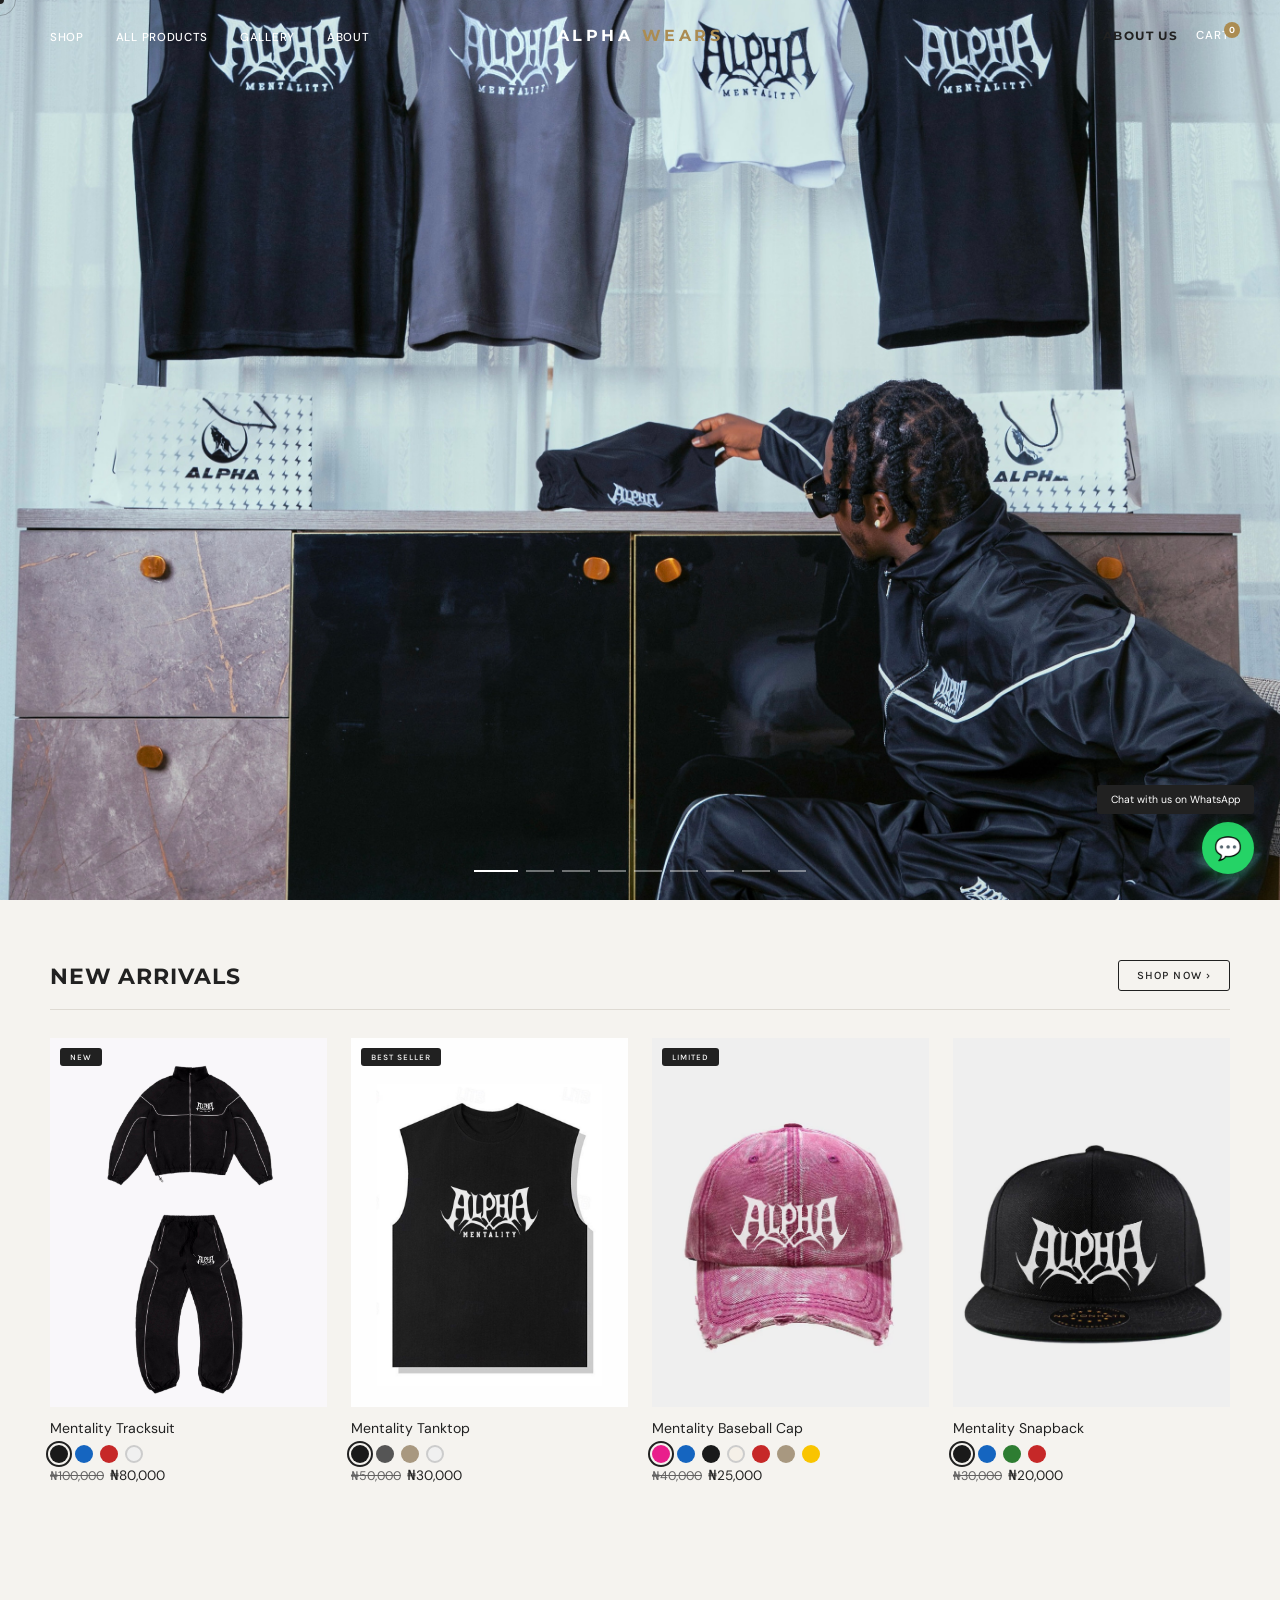
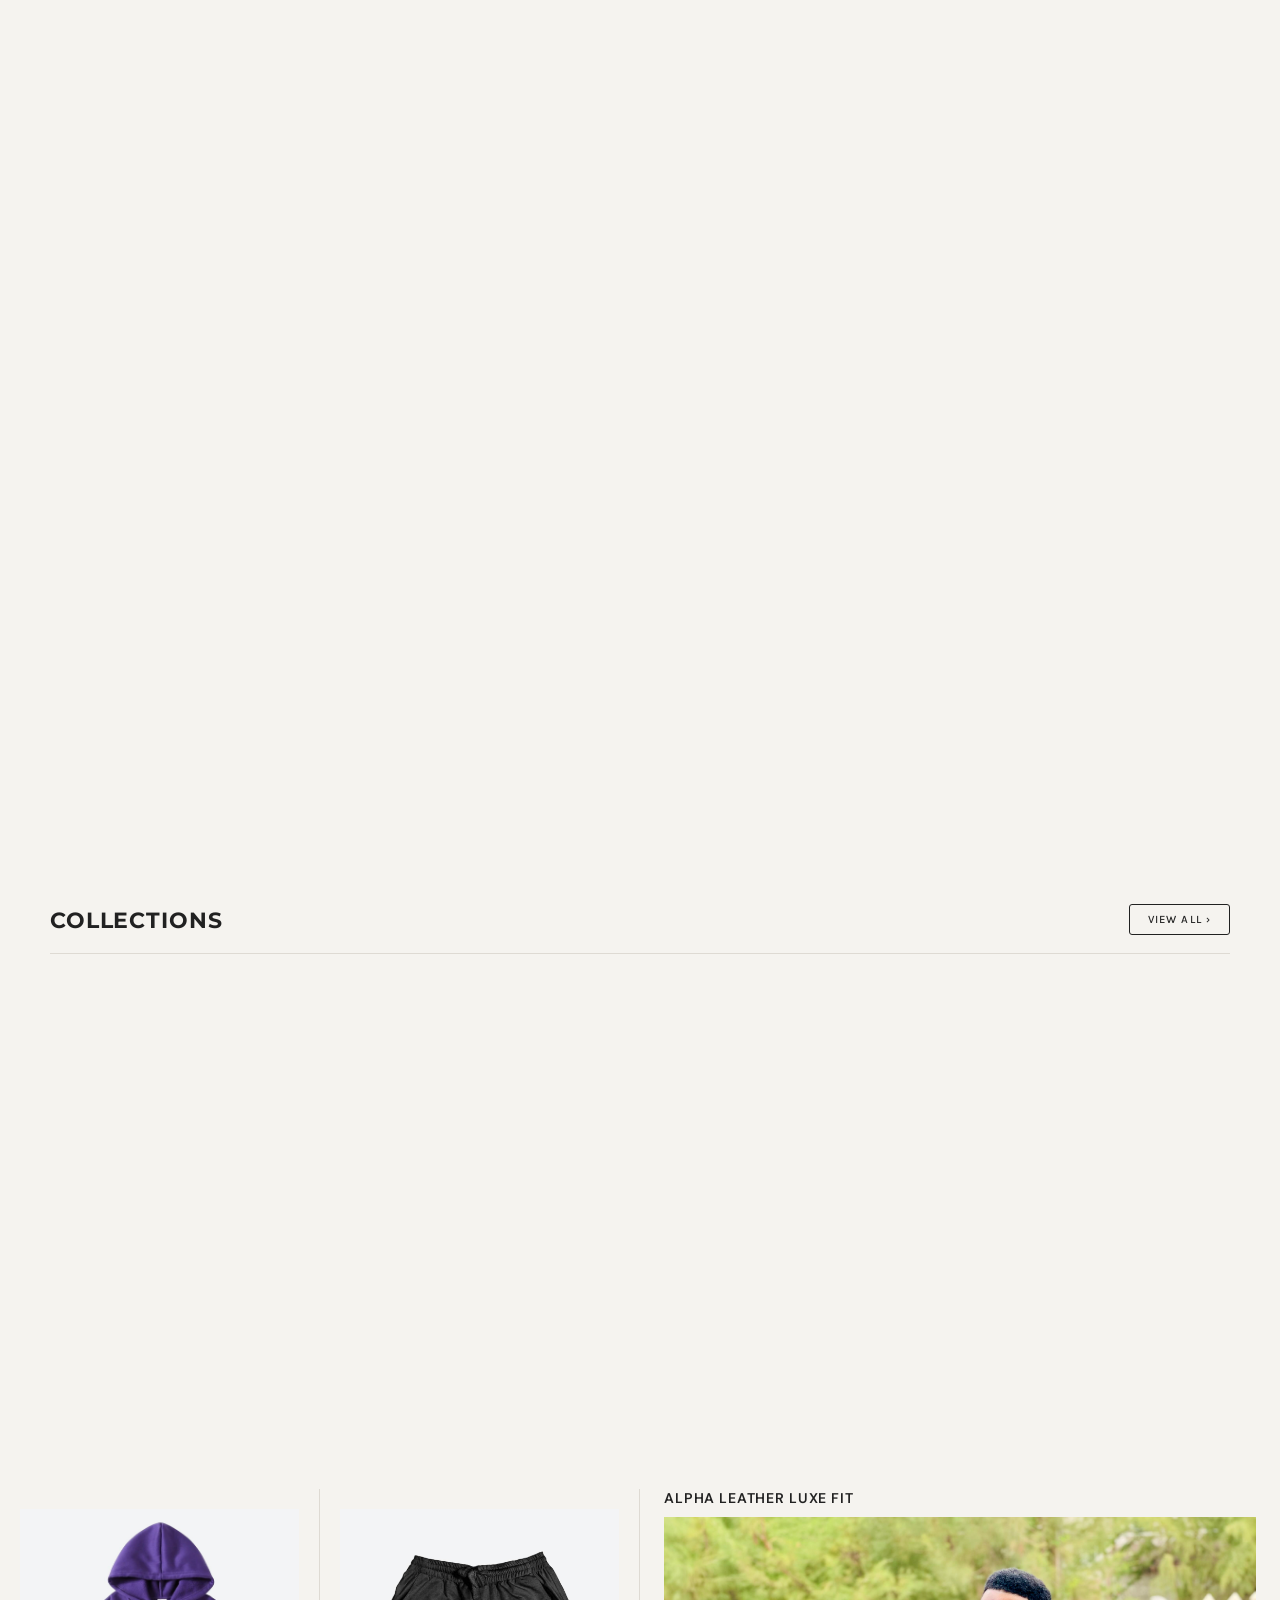
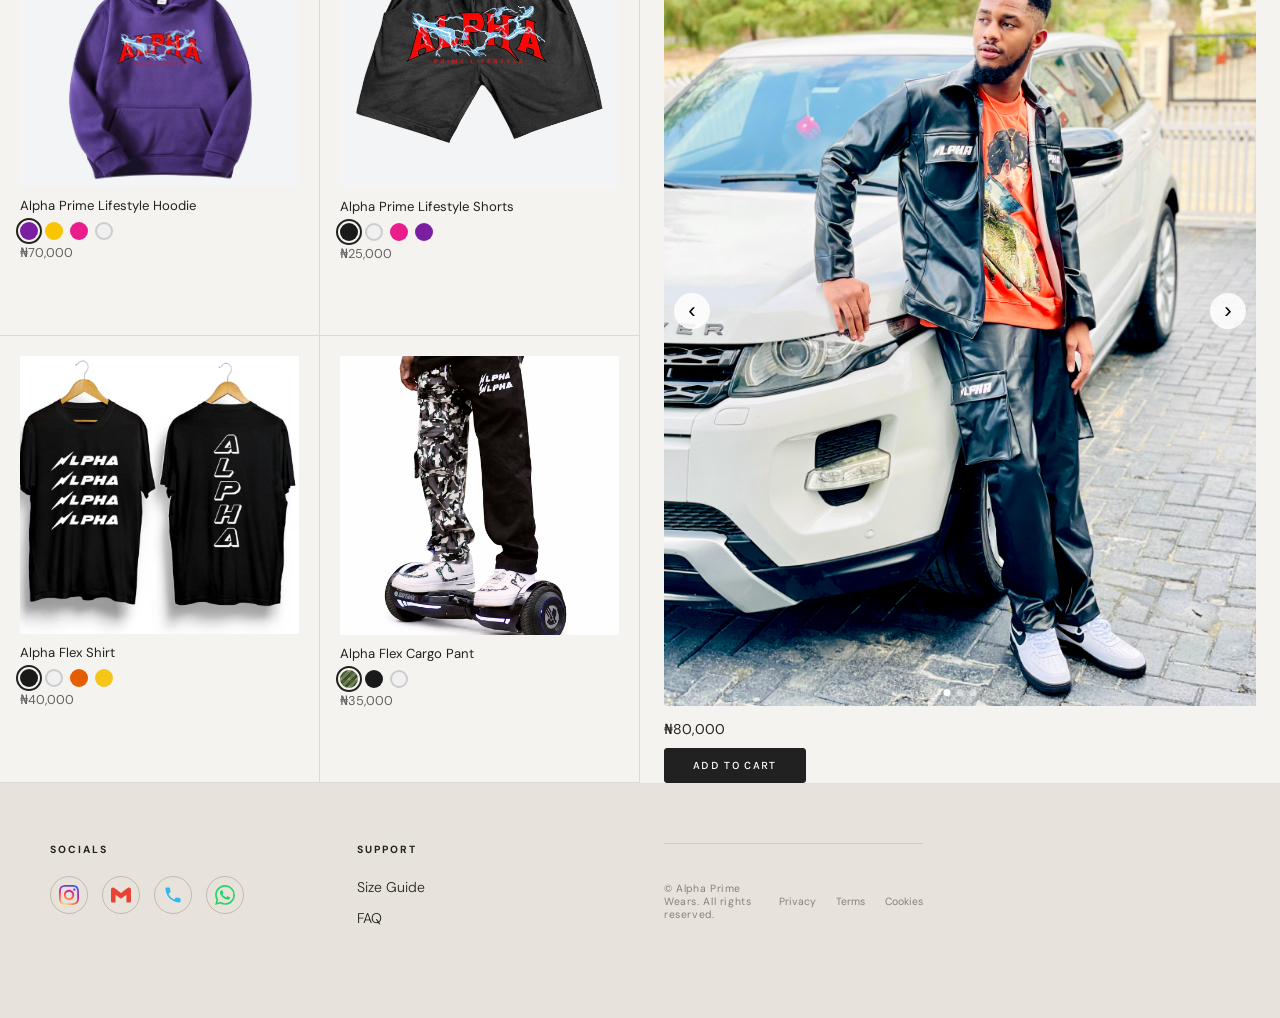
==== commit e8671958: "Use official brand-colored SVG logos for social links - Instagram: purple/pink/orange gradient - Gma" ====
--- a/index.html
+++ b/index.html
@@ -313,10 +313,10 @@
       <div class="footer-col">
         <h4>Socials</h4>
         <div class="social-links">
-          <a href="https://www.instagram.com/alpha.wears?igsh=MXhzMG90eXk0OXZidA==" class="social-link" title="Instagram" target="_blank" rel="noopener"><svg viewBox="0 0 24 24" xmlns="http://www.w3.org/2000/svg"><path d="M12 2.163c3.204 0 3.584.012 4.85.07 3.252.148 4.771 1.691 4.919 4.919.058 1.265.069 1.645.069 4.849 0 3.205-.012 3.584-.069 4.849-.149 3.225-1.664 4.771-4.919 4.919-1.266.058-1.644.07-4.85.07-3.204 0-3.584-.012-4.849-.07-3.26-.149-4.771-1.699-4.919-4.92-.058-1.265-.07-1.644-.07-4.849 0-3.204.013-3.583.07-4.849.149-3.227 1.664-4.771 4.919-4.919 1.266-.057 1.645-.069 4.849-.069zm0-2.163c-3.259 0-3.667.014-4.947.072-4.358.2-6.78 2.618-6.98 6.98-.059 1.281-.073 1.689-.073 4.948 0 3.259.014 3.668.072 4.948.2 4.358 2.618 6.78 6.98 6.98 1.281.058 1.689.072 4.948.072 3.259 0 3.668-.014 4.948-.072 4.354-.2 6.782-2.618 6.979-6.98.059-1.28.073-1.689.073-4.948 0-3.259-.014-3.667-.072-4.947-.196-4.354-2.617-6.78-6.979-6.98-1.281-.059-1.69-.073-4.949-.073zm0 5.838c-3.403 0-6.162 2.759-6.162 6.162s2.759 6.163 6.162 6.163 6.162-2.759 6.162-6.163c0-3.403-2.759-6.162-6.162-6.162zm0 10.162c-2.209 0-4-1.79-4-4 0-2.209 1.791-4 4-4s4 1.791 4 4c0 2.21-1.791 4-4 4zm6.406-11.845c-.796 0-1.441.645-1.441 1.44s.645 1.44 1.441 1.44c.795 0 1.439-.645 1.439-1.44s-.644-1.44-1.439-1.44z"/></svg></a>
-          <a href="mailto:Alphawears1@gmail.com" class="social-link" title="Gmail"><svg viewBox="0 0 24 24" xmlns="http://www.w3.org/2000/svg"><path d="M24 5.457v13.909c0 .904-.732 1.636-1.636 1.636h-3.819V11.73L12 16.64l-6.545-4.91v9.273H1.636A1.636 1.636 0 0 1 0 19.366V5.457c0-2.023 2.309-3.178 3.927-1.964L5.455 4.64 12 9.548l6.545-4.91 1.528-1.145C21.69 2.28 24 3.434 24 5.457z"/></svg></a>
-          <a href="tel:08137371048" class="social-link" title="Call Us"><svg viewBox="0 0 24 24" xmlns="http://www.w3.org/2000/svg"><path d="M6.62 10.79c1.44 2.83 3.76 5.14 6.59 6.59l2.2-2.2c.27-.27.67-.36 1.02-.24 1.12.37 2.33.57 3.57.57.55 0 1 .45 1 1V20c0 .55-.45 1-1 1-9.39 0-17-7.61-17-17 0-.55.45-1 1-1h3.5c.55 0 1 .45 1 1 0 1.25.2 2.45.57 3.57.11.35.03.74-.25 1.02l-2.2 2.2z"/></svg></a>
-          <a href="https://wa.me/2349098641755" class="social-link" title="WhatsApp" target="_blank" rel="noopener"><svg viewBox="0 0 24 24" xmlns="http://www.w3.org/2000/svg"><path d="M17.472 14.382c-.297-.149-1.758-.867-2.03-.967-.273-.099-.471-.148-.67.15-.197.297-.767.966-.94 1.164-.173.199-.347.223-.644.075-.297-.15-1.255-.463-2.39-1.475-.883-.788-1.48-1.761-1.653-2.059-.173-.297-.018-.458.13-.606.134-.133.298-.347.446-.52.149-.174.198-.298.298-.497.099-.198.05-.371-.025-.52-.075-.149-.669-1.612-.916-2.207-.242-.579-.487-.5-.669-.51-.173-.008-.371-.01-.57-.01-.198 0-.52.074-.792.372-.272.297-1.04 1.016-1.04 2.479 0 1.462 1.065 2.875 1.213 3.074.149.198 2.096 3.2 5.077 4.487.709.306 1.262.489 1.694.625.712.227 1.36.195 1.871.118.571-.085 1.758-.719 2.006-1.413.248-.694.248-1.289.173-1.413-.074-.124-.272-.198-.57-.347m-5.421 7.403h-.004a9.87 9.87 0 0 1-5.031-1.378l-.361-.214-3.741.982.998-3.648-.235-.374a9.86 9.86 0 0 1-1.51-5.26c.001-5.45 4.436-9.884 9.888-9.884 2.64 0 5.122 1.03 6.988 2.898a9.825 9.825 0 0 1 2.893 6.994c-.003 5.45-4.437 9.884-9.885 9.884m8.413-18.297A11.815 11.815 0 0 0 12.05 0C5.495 0 .16 5.335.157 11.892c0 2.096.547 4.142 1.588 5.945L.057 24l6.305-1.654a11.882 11.882 0 0 0 5.683 1.448h.005c6.554 0 11.89-5.335 11.893-11.893a11.821 11.821 0 0 0-3.48-8.413Z"/></svg></a>
+          <a href="https://www.instagram.com/alpha.wears?igsh=MXhzMG90eXk0OXZidA==" class="social-link" title="Instagram" target="_blank" rel="noopener"><svg viewBox="0 0 24 24" xmlns="http://www.w3.org/2000/svg"><defs><radialGradient id="ig-g" cx="30%" cy="107%" r="130%"><stop offset="0%" stop-color="#fdf497"/><stop offset="45%" stop-color="#fd5949"/><stop offset="60%" stop-color="#d6249f"/><stop offset="90%" stop-color="#285AEB"/></radialGradient></defs><path fill="url(#ig-g)" d="M12 2.163c3.204 0 3.584.012 4.85.07 3.252.148 4.771 1.691 4.919 4.919.058 1.265.069 1.645.069 4.849 0 3.205-.012 3.584-.069 4.849-.149 3.225-1.664 4.771-4.919 4.919-1.266.058-1.644.07-4.85.07-3.204 0-3.584-.012-4.849-.07-3.26-.149-4.771-1.699-4.919-4.92-.058-1.265-.07-1.644-.07-4.849 0-3.204.013-3.583.07-4.849.149-3.227 1.664-4.771 4.919-4.919 1.266-.057 1.645-.069 4.849-.069zm0-2.163c-3.259 0-3.667.014-4.947.072-4.358.2-6.78 2.618-6.98 6.98-.059 1.281-.073 1.689-.073 4.948 0 3.259.014 3.668.072 4.948.2 4.358 2.618 6.78 6.98 6.98 1.281.058 1.689.072 4.948.072 3.259 0 3.668-.014 4.948-.072 4.354-.2 6.782-2.618 6.979-6.98.059-1.28.073-1.689.073-4.948 0-3.259-.014-3.667-.072-4.947-.196-4.354-2.617-6.78-6.979-6.98-1.281-.059-1.69-.073-4.949-.073zm0 5.838c-3.403 0-6.162 2.759-6.162 6.162s2.759 6.163 6.162 6.163 6.162-2.759 6.162-6.163c0-3.403-2.759-6.162-6.162-6.162zm0 10.162c-2.209 0-4-1.79-4-4 0-2.209 1.791-4 4-4s4 1.791 4 4c0 2.21-1.791 4-4 4zm6.406-11.845c-.796 0-1.441.645-1.441 1.44s.645 1.44 1.441 1.44c.795 0 1.439-.645 1.439-1.44s-.644-1.44-1.439-1.44z"/></svg></a>
+          <a href="mailto:Alphawears1@gmail.com" class="social-link" title="Gmail"><svg viewBox="0 0 24 24" xmlns="http://www.w3.org/2000/svg"><path d="M24 5.457v13.909c0 .904-.732 1.636-1.636 1.636h-3.819V11.73L12 16.64l-6.545-4.91v9.273H1.636A1.636 1.636 0 0 1 0 19.366V5.457c0-2.023 2.309-3.178 3.927-1.964L5.455 4.64 12 9.548l6.545-4.91 1.528-1.145C21.69 2.28 24 3.434 24 5.457z" fill="#EA4335"/></svg></a>
+          <a href="tel:08137371048" class="social-link" title="Call Us"><svg viewBox="0 0 24 24" xmlns="http://www.w3.org/2000/svg"><path d="M6.62 10.79c1.44 2.83 3.76 5.14 6.59 6.59l2.2-2.2c.27-.27.67-.36 1.02-.24 1.12.37 2.33.57 3.57.57.55 0 1 .45 1 1V20c0 .55-.45 1-1 1-9.39 0-17-7.61-17-17 0-.55.45-1 1-1h3.5c.55 0 1 .45 1 1 0 1.25.2 2.45.57 3.57.11.35.03.74-.25 1.02l-2.2 2.2z" fill="#34B7F1"/></svg></a>
+          <a href="https://wa.me/2349098641755" class="social-link" title="WhatsApp" target="_blank" rel="noopener"><svg viewBox="0 0 24 24" xmlns="http://www.w3.org/2000/svg"><path d="M17.472 14.382c-.297-.149-1.758-.867-2.03-.967-.273-.099-.471-.148-.67.15-.197.297-.767.966-.94 1.164-.173.199-.347.223-.644.075-.297-.15-1.255-.463-2.39-1.475-.883-.788-1.48-1.761-1.653-2.059-.173-.297-.018-.458.13-.606.134-.133.298-.347.446-.52.149-.174.198-.298.298-.497.099-.198.05-.371-.025-.52-.075-.149-.669-1.612-.916-2.207-.242-.579-.487-.5-.669-.51-.173-.008-.371-.01-.57-.01-.198 0-.52.074-.792.372-.272.297-1.04 1.016-1.04 2.479 0 1.462 1.065 2.875 1.213 3.074.149.198 2.096 3.2 5.077 4.487.709.306 1.262.489 1.694.625.712.227 1.36.195 1.871.118.571-.085 1.758-.719 2.006-1.413.248-.694.248-1.289.173-1.413-.074-.124-.272-.198-.57-.347m-5.421 7.403h-.004a9.87 9.87 0 0 1-5.031-1.378l-.361-.214-3.741.982.998-3.648-.235-.374a9.86 9.86 0 0 1-1.51-5.26c.001-5.45 4.436-9.884 9.888-9.884 2.64 0 5.122 1.03 6.988 2.898a9.825 9.825 0 0 1 2.893 6.994c-.003 5.45-4.437 9.884-9.885 9.884m8.413-18.297A11.815 11.815 0 0 0 12.05 0C5.495 0 .16 5.335.157 11.892c0 2.096.547 4.142 1.588 5.945L.057 24l6.305-1.654a11.882 11.882 0 0 0 5.683 1.448h.005c6.554 0 11.89-5.335 11.893-11.893a11.821 11.821 0 0 0-3.48-8.413Z" fill="#25D366"/></svg></a>
         </div>
       </div>
       <div class="footer-col">
--- a/styles.css
+++ b/styles.css
@@ -543,8 +543,8 @@
   width: 38px; height: 38px; border-radius: 50%;
   display: flex; align-items: center; justify-content: center;
 }
-.social-link svg { width: 18px; height: 18px; fill: currentColor; display: block; }
-.social-link:hover { color: var(--gold); border-color: var(--gold); }
+.social-link svg { width: 20px; height: 20px; display: block; }
+.social-link:hover { border-color: var(--gold); opacity: 0.85; }
 .footer-bottom {
   border-top: 1px solid rgba(33,33,33,0.12); padding-top: 22px;
   display: flex; justify-content: space-between; align-items: center;
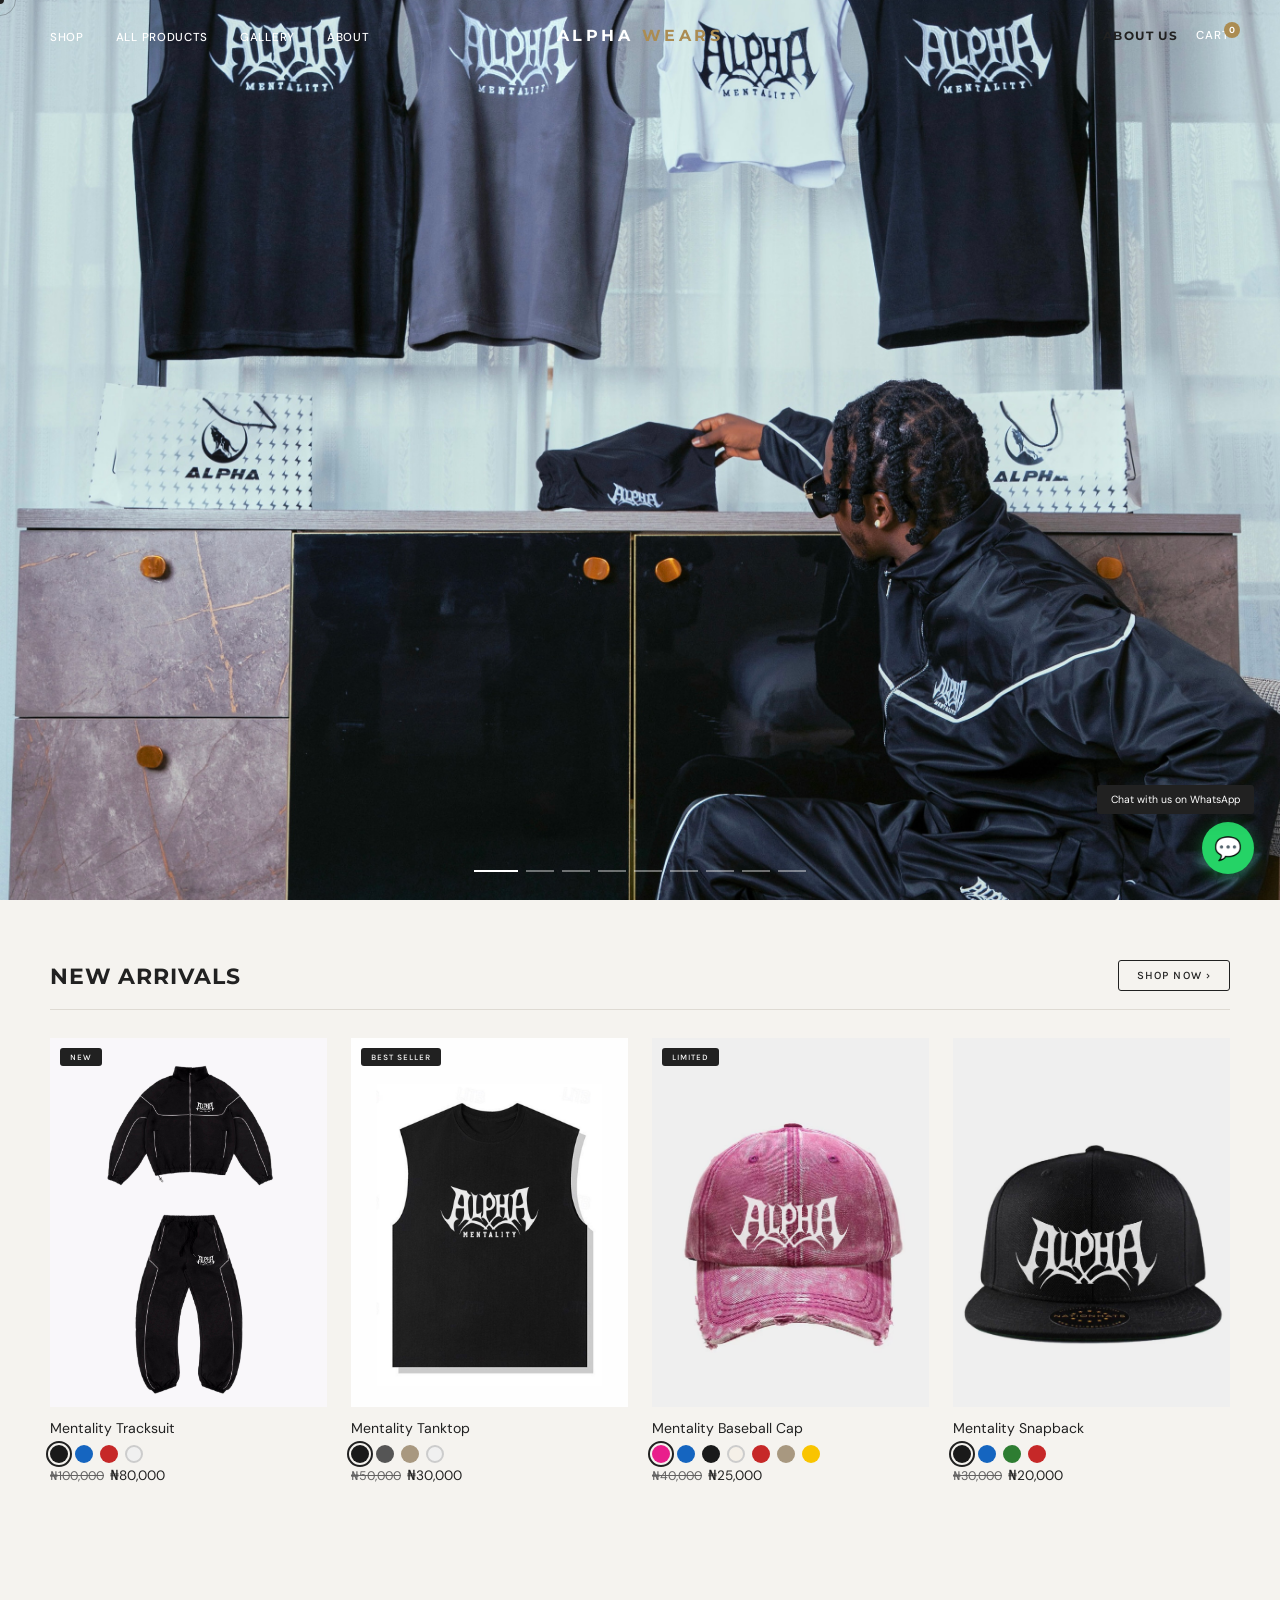
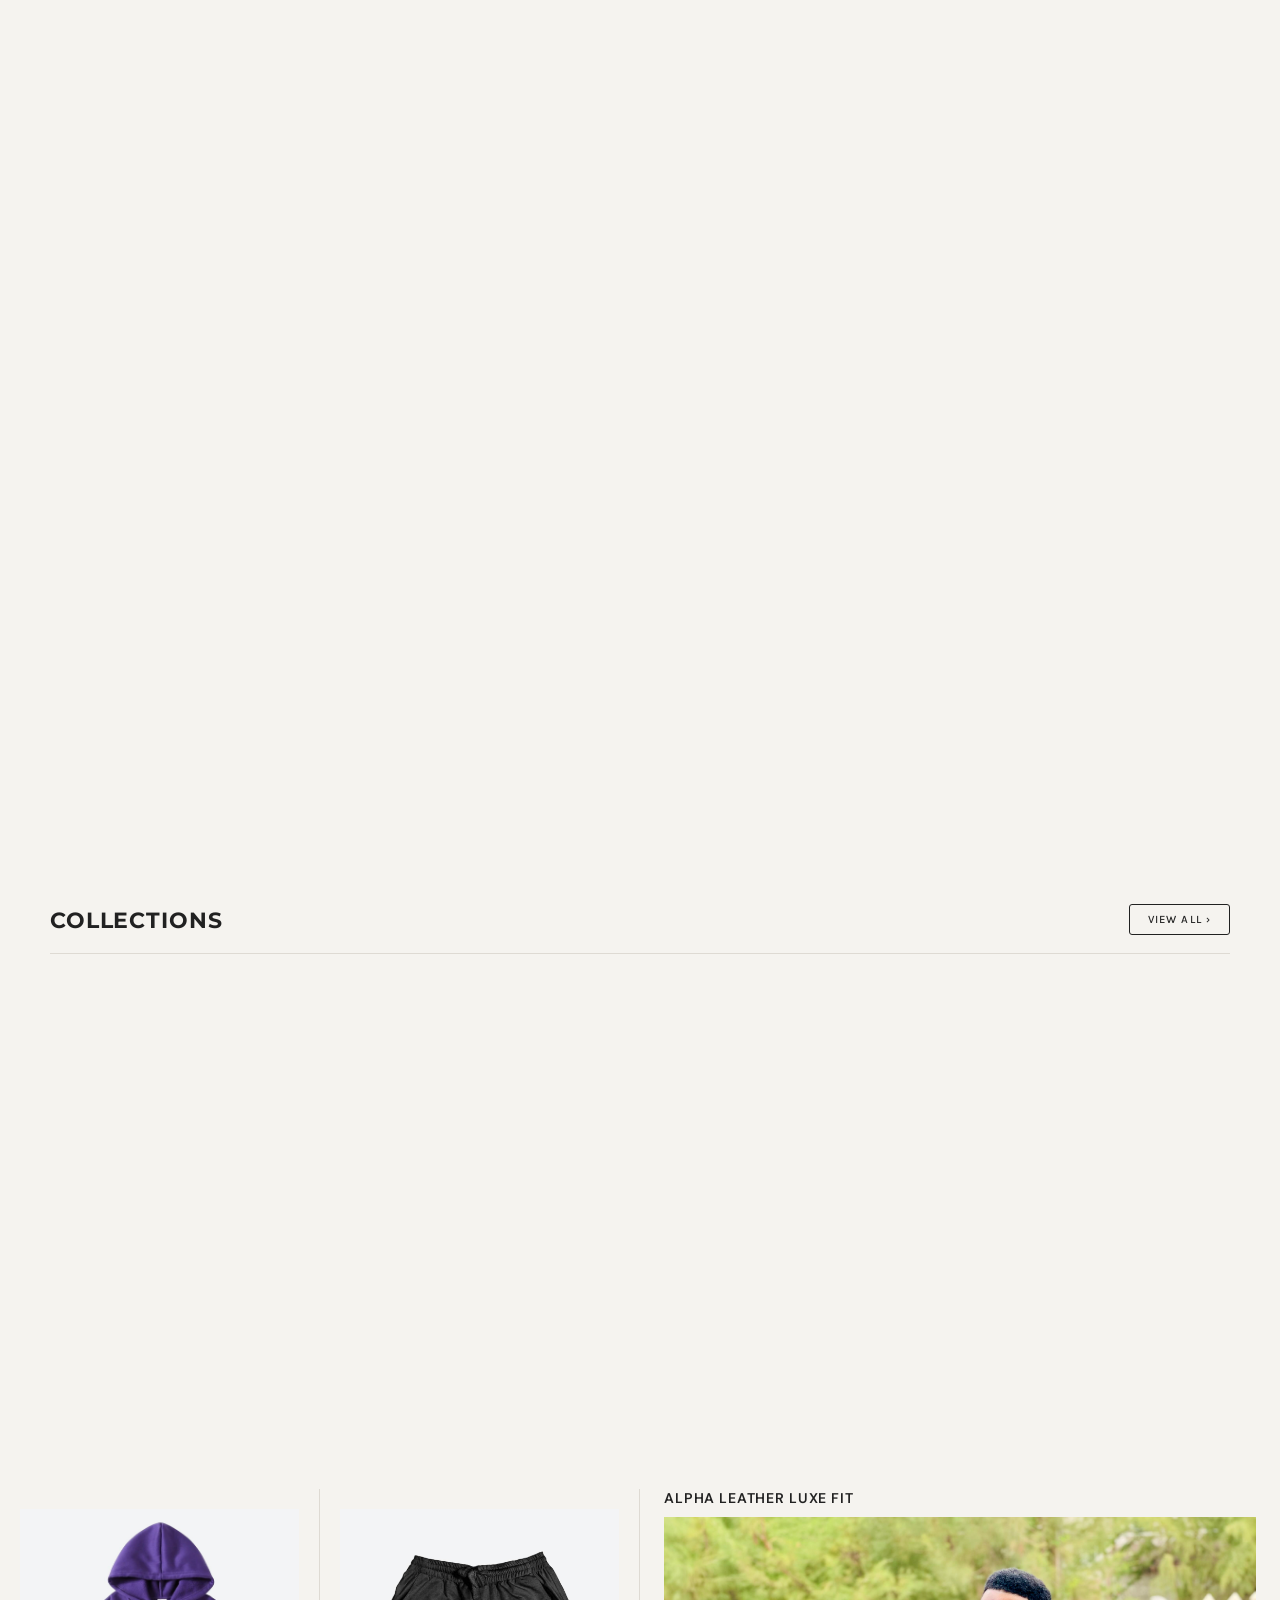
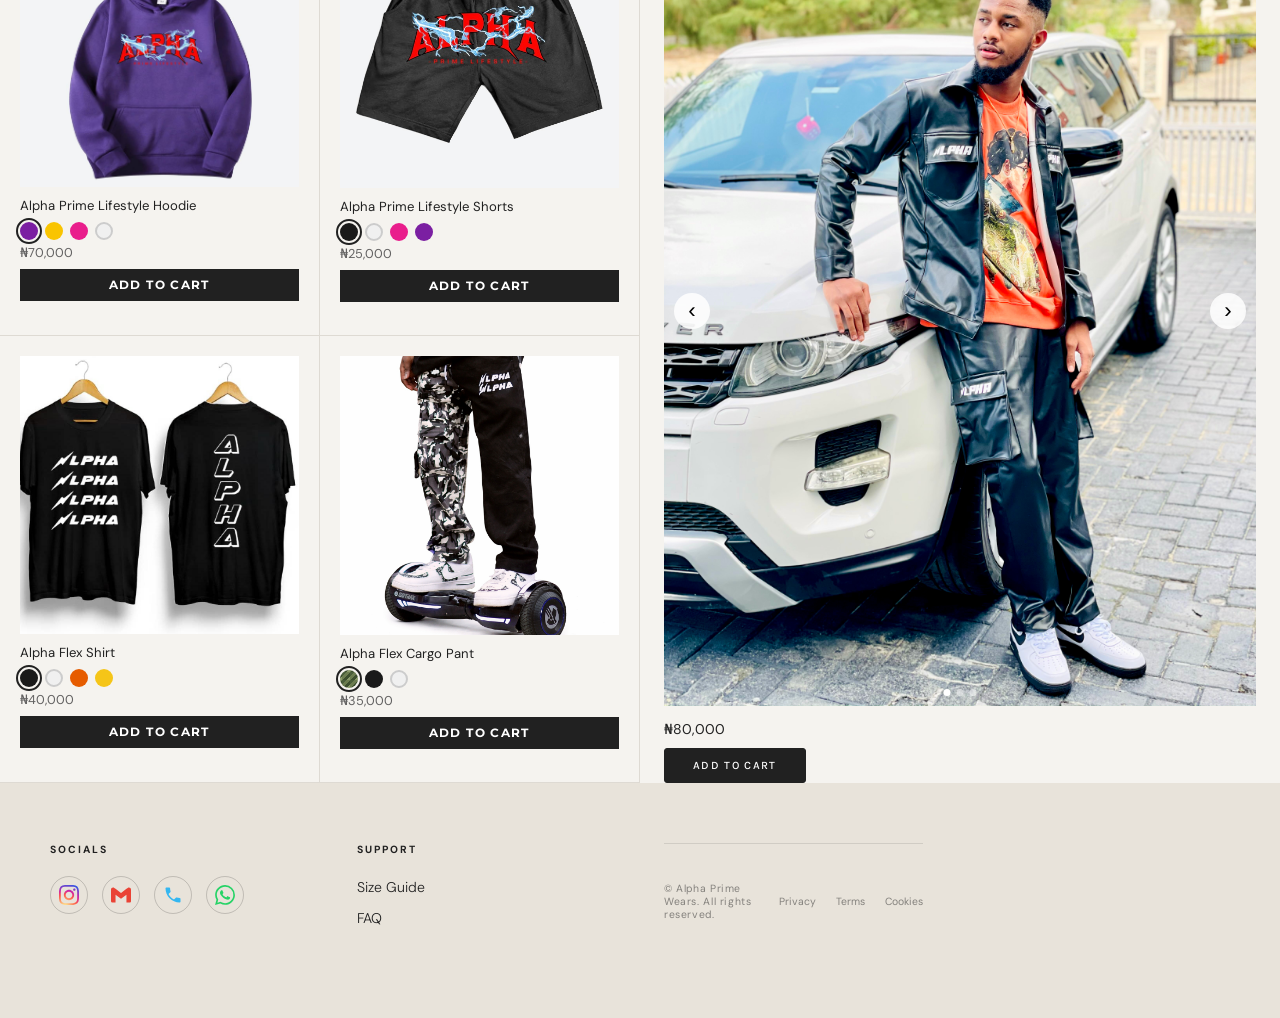
==== commit 943dee73: "Add to cart for shop look products, fix return policy FAQ - Add Add to Cart button to Hoodie, Shorts" ====
--- a/index.html
+++ b/index.html
@@ -238,6 +238,7 @@
           <button class="swatch" data-target="hoodie-main" data-img="images/hoodie/hoodie_white.jpeg" title="White" style="background:#f0f0f0;border-color:#ccc"></button>
         </div>
         <p class="look-prod-price">₦70,000</p>
+        <button class="btn-add-cart look-add-cart">Add to Cart</button>
       </div>
       <div class="look-prod-card">
         <div class="look-prod-img-wrap">
@@ -251,6 +252,7 @@
           <button class="swatch" data-target="shorts-main" data-img="images/shorts/short_purple.jpeg" title="Purple" style="background:#7b1fa2"></button>
         </div>
         <p class="look-prod-price">₦25,000</p>
+        <button class="btn-add-cart look-add-cart">Add to Cart</button>
       </div>
       <div class="look-prod-card">
         <div class="look-prod-img-wrap">
@@ -264,6 +266,7 @@
           <button class="swatch" data-target="flex-main" data-img="images/flex_shirt/flex_yellow.jpeg" title="Yellow" style="background:#f5c518"></button>
         </div>
         <p class="look-prod-price">₦40,000</p>
+        <button class="btn-add-cart look-add-cart">Add to Cart</button>
       </div>
       <div class="look-prod-card">
         <div class="look-prod-img-wrap">
@@ -276,6 +279,7 @@
           <button class="swatch" data-target="cargo-main" data-img="images/cargo/cargo_white.png" title="White" style="background:#f0f0f0;border-color:#ccc"></button>
         </div>
         <p class="look-prod-price">₦35,000</p>
+        <button class="btn-add-cart look-add-cart">Add to Cart</button>
       </div>
     </div>
 
--- a/styles.css
+++ b/styles.css
@@ -399,6 +399,15 @@
 .look-prod-price {
   font-family: var(--font-b); font-size: 0.8rem; color: var(--gray);
 }
+.look-add-cart {
+  width: 100%; margin-top: 8px; padding: 9px 0;
+  background: var(--dark); color: var(--white);
+  font-family: var(--font-h); font-size: 0.72rem; font-weight: 700;
+  letter-spacing: 0.12em; text-transform: uppercase;
+  border: none; cursor: pointer;
+  transition: background 0.2s;
+}
+.look-add-cart:hover { background: var(--gold); }
 
 /* Right: editorial — name above image, info below */
 .shop-look-editorial {
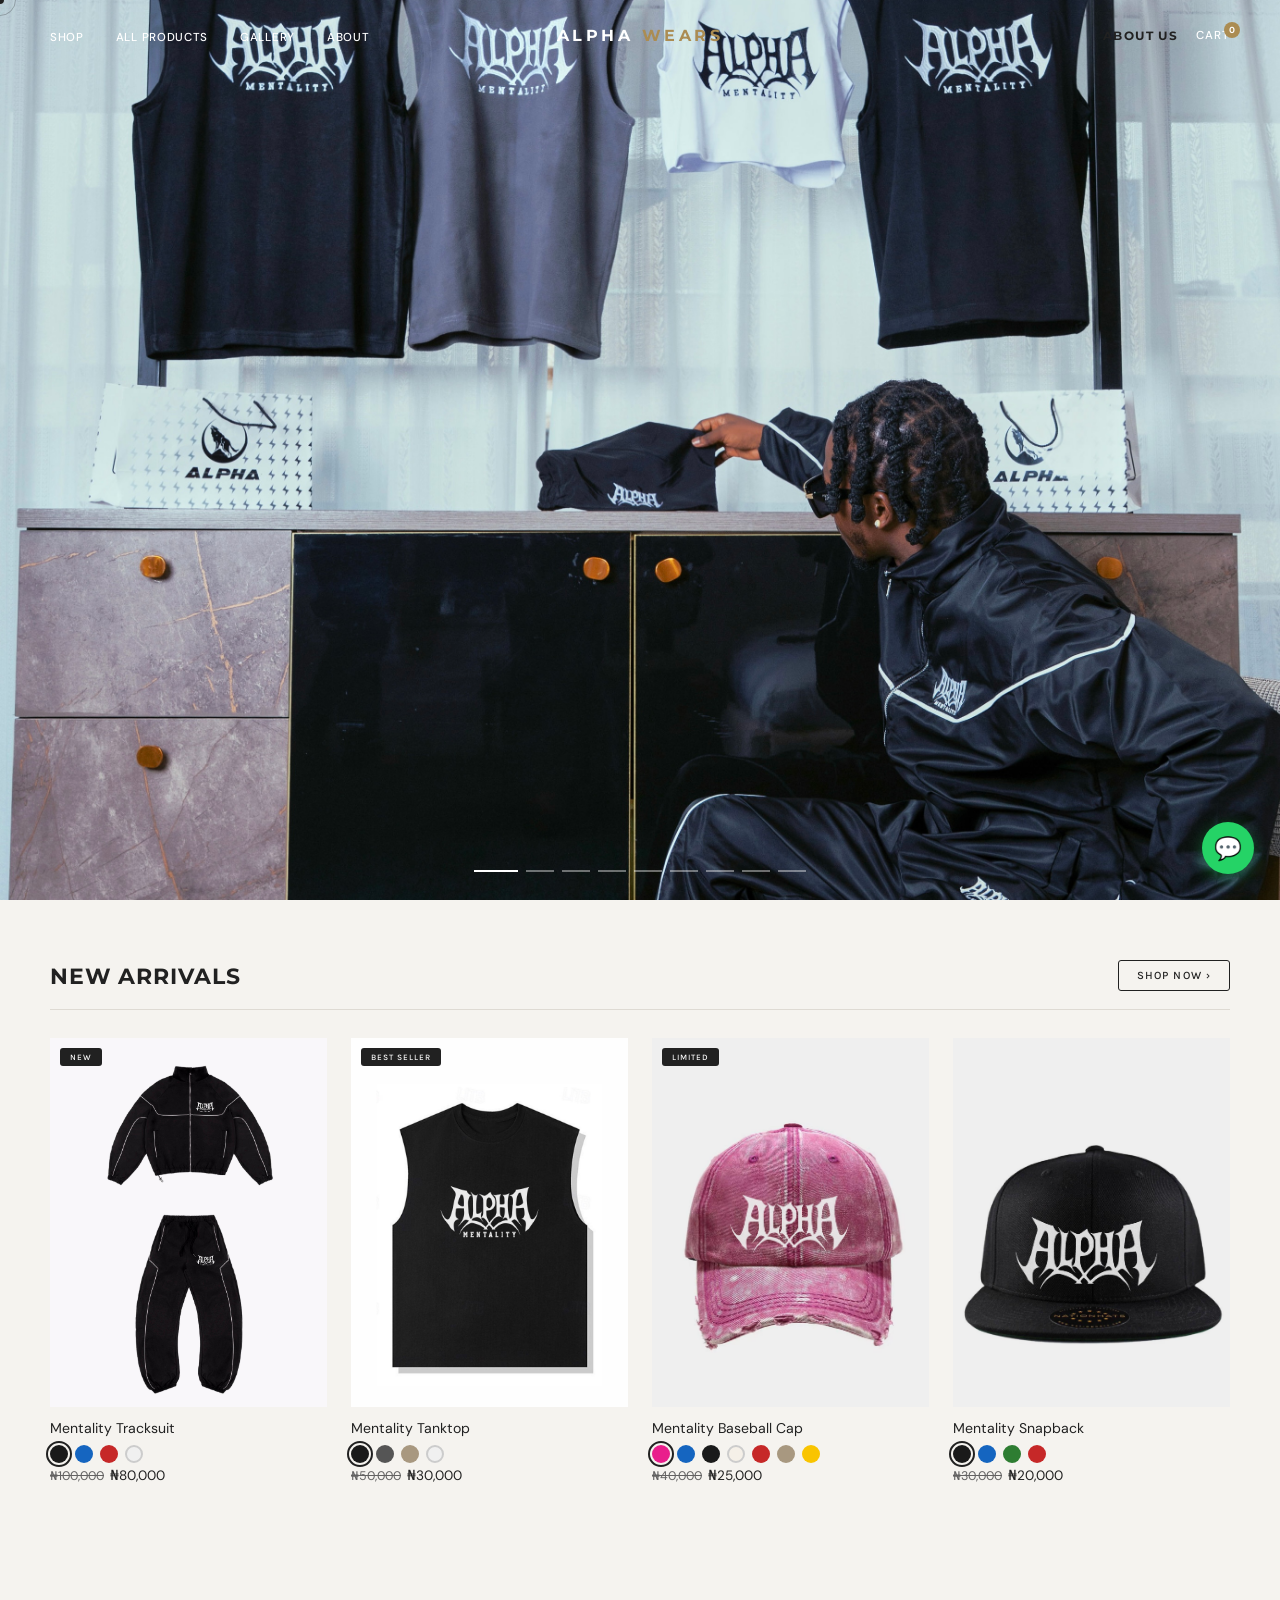
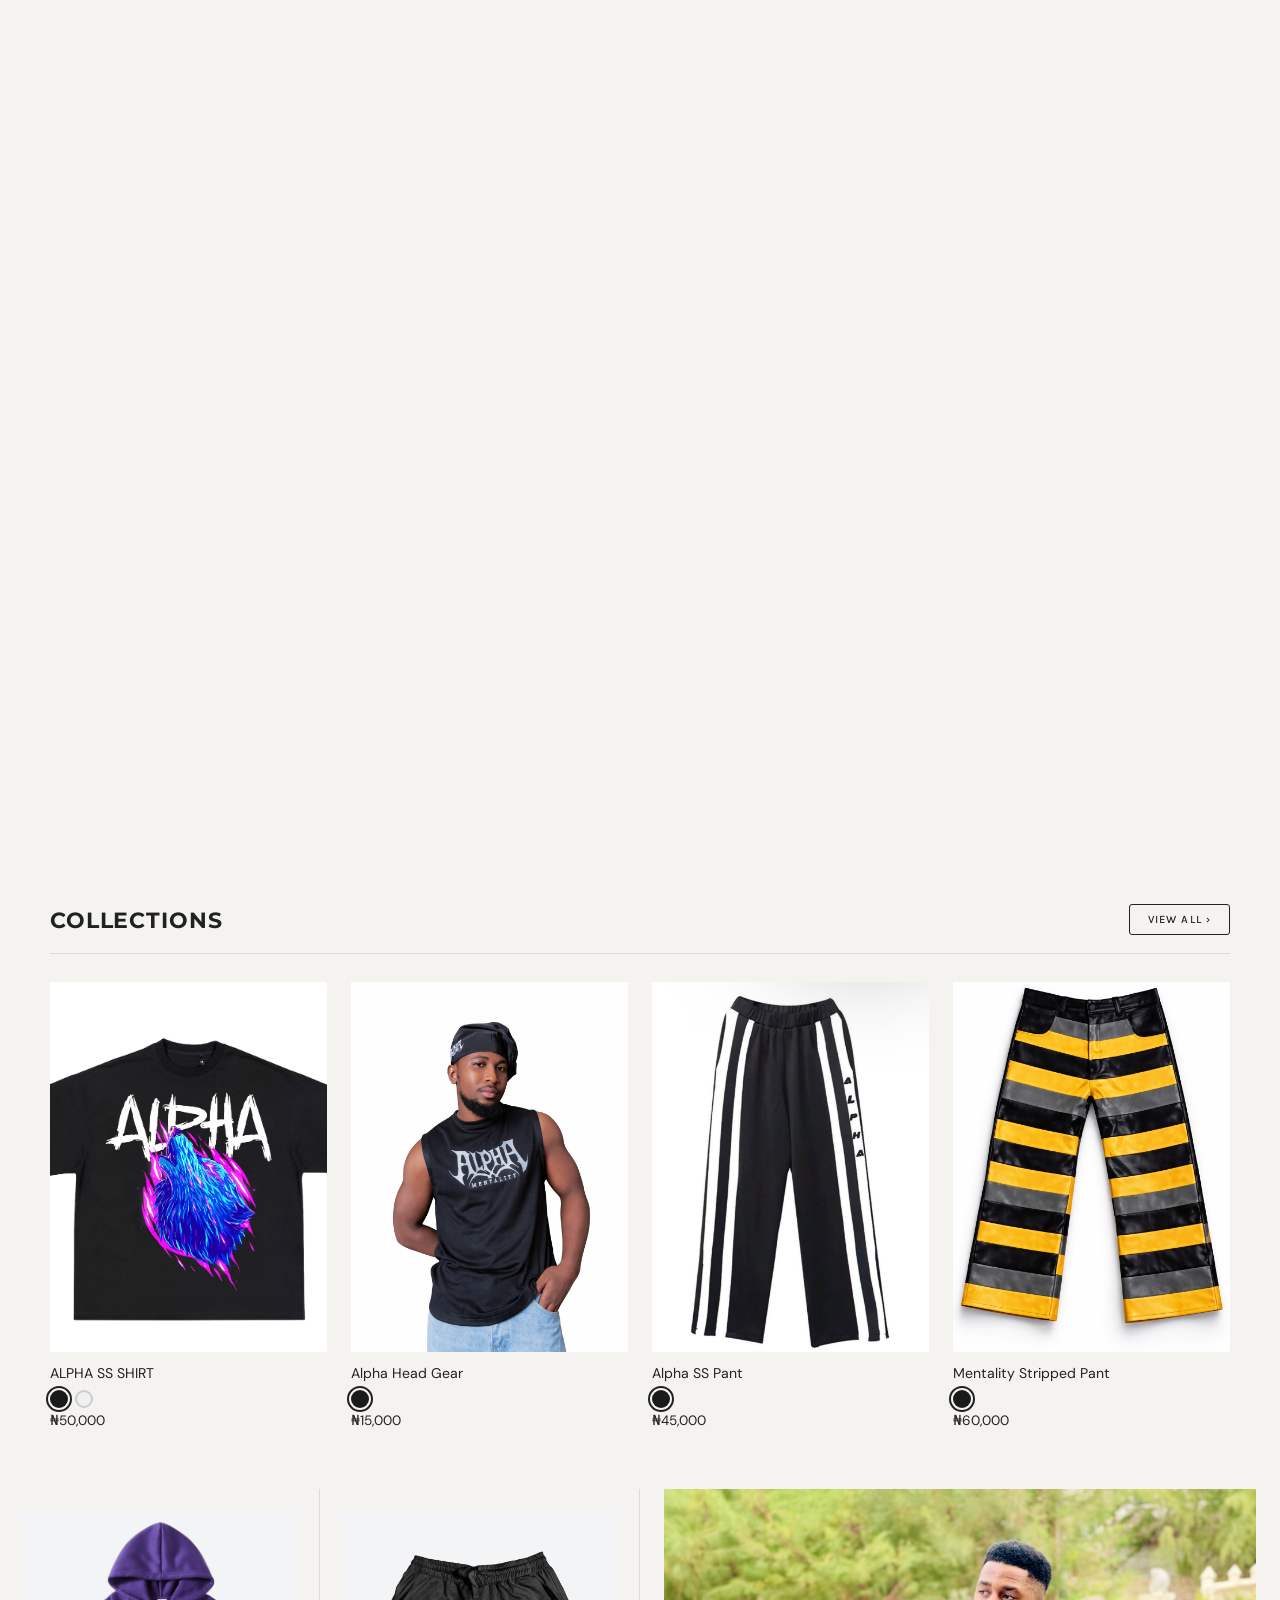
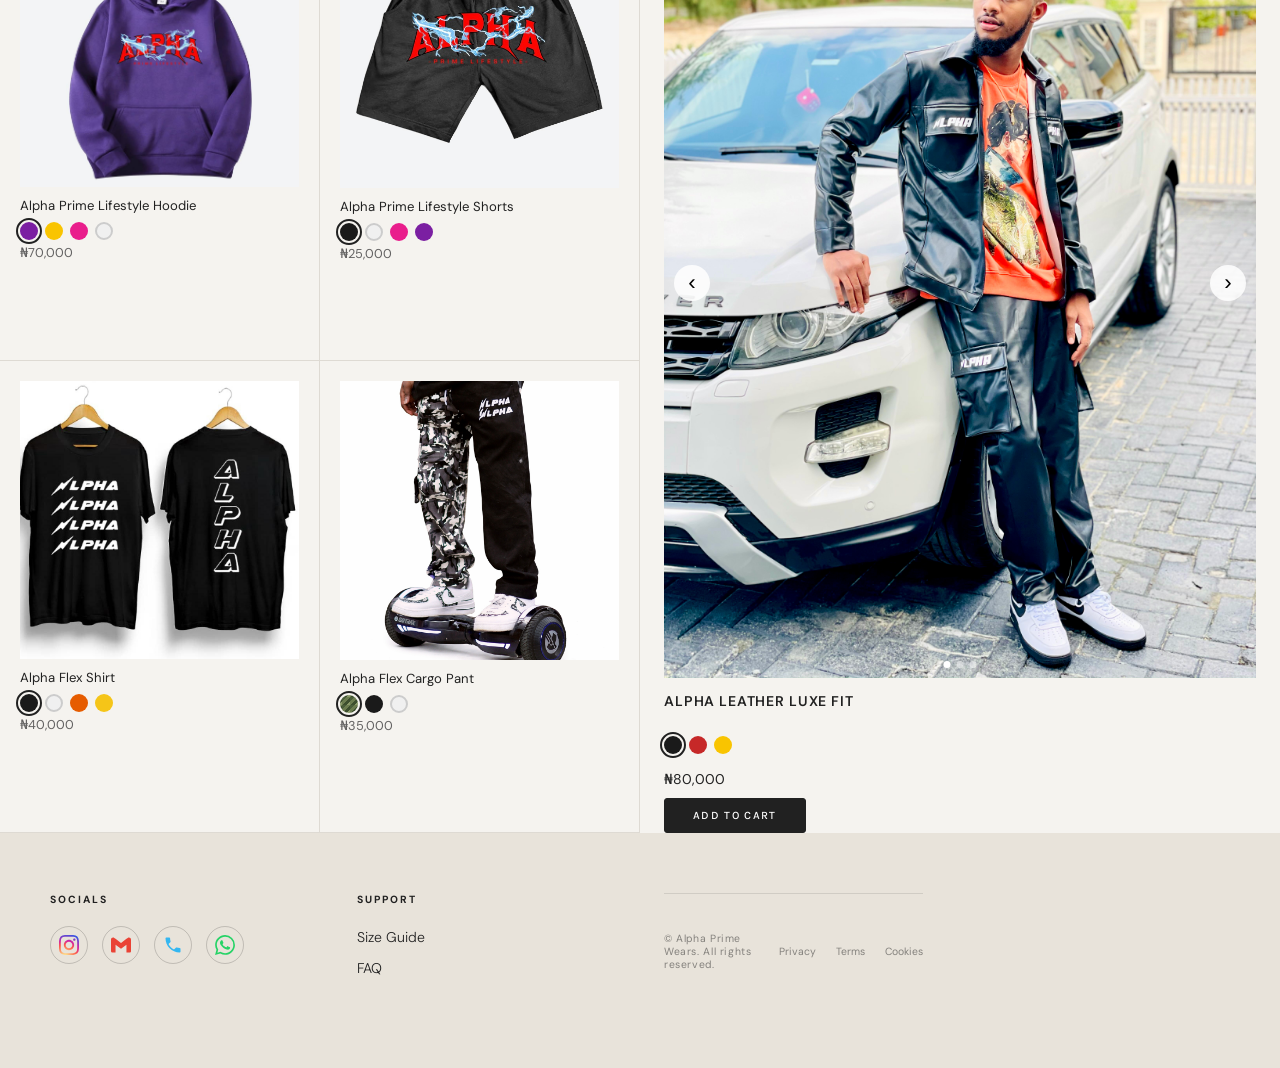
==== commit 57470c3b: "Move Add to Cart inside image for shop look products (hover reveal) Co-Authored-By: Claude Sonnet 4." ====
--- a/index.html
+++ b/index.html
@@ -229,6 +229,7 @@
       <div class="look-prod-card">
         <div class="look-prod-img-wrap">
           <img src="images/hoodie/hoodie_purple.jpeg" alt="Alpha Prime Lifestyle Hoodie" class="look-prod-img prod-color-img" id="hoodie-main"/>
+          <div class="product-actions"><button class="btn-add-cart">Add to Cart</button></div>
         </div>
         <p class="look-prod-name">Alpha Prime Lifestyle Hoodie</p>
         <div class="color-swatches">
@@ -238,11 +239,11 @@
           <button class="swatch" data-target="hoodie-main" data-img="images/hoodie/hoodie_white.jpeg" title="White" style="background:#f0f0f0;border-color:#ccc"></button>
         </div>
         <p class="look-prod-price">₦70,000</p>
-        <button class="btn-add-cart look-add-cart">Add to Cart</button>
       </div>
       <div class="look-prod-card">
         <div class="look-prod-img-wrap">
           <img src="images/shorts/short_black.jpeg" alt="Alpha Prime Lifestyle Shorts" class="look-prod-img prod-color-img" id="shorts-main"/>
+          <div class="product-actions"><button class="btn-add-cart">Add to Cart</button></div>
         </div>
         <p class="look-prod-name">Alpha Prime Lifestyle Shorts</p>
         <div class="color-swatches">
@@ -252,11 +253,11 @@
           <button class="swatch" data-target="shorts-main" data-img="images/shorts/short_purple.jpeg" title="Purple" style="background:#7b1fa2"></button>
         </div>
         <p class="look-prod-price">₦25,000</p>
-        <button class="btn-add-cart look-add-cart">Add to Cart</button>
       </div>
       <div class="look-prod-card">
         <div class="look-prod-img-wrap">
           <img src="images/flex_shirt/flex_black.jpeg" alt="Alpha Flex Shirt" class="look-prod-img prod-color-img" id="flex-main"/>
+          <div class="product-actions"><button class="btn-add-cart">Add to Cart</button></div>
         </div>
         <p class="look-prod-name">Alpha Flex Shirt</p>
         <div class="color-swatches">
@@ -266,11 +267,11 @@
           <button class="swatch" data-target="flex-main" data-img="images/flex_shirt/flex_yellow.jpeg" title="Yellow" style="background:#f5c518"></button>
         </div>
         <p class="look-prod-price">₦40,000</p>
-        <button class="btn-add-cart look-add-cart">Add to Cart</button>
       </div>
       <div class="look-prod-card">
         <div class="look-prod-img-wrap">
           <img src="images/cargo/cargo_wb.png" alt="Alpha Flex Cargo Pant" class="look-prod-img prod-color-img" id="cargo-main"/>
+          <div class="product-actions"><button class="btn-add-cart">Add to Cart</button></div>
         </div>
         <p class="look-prod-name">Alpha Flex Cargo Pant</p>
         <div class="color-swatches">
@@ -279,12 +280,10 @@
           <button class="swatch" data-target="cargo-main" data-img="images/cargo/cargo_white.png" title="White" style="background:#f0f0f0;border-color:#ccc"></button>
         </div>
         <p class="look-prod-price">₦35,000</p>
-        <button class="btn-add-cart look-add-cart">Add to Cart</button>
       </div>
     </div>
 
     <div class="shop-look-editorial">
-      <p class="shop-look-label">Alpha Leather Luxe Fit</p>
       <div class="jacket-carousel" id="jacketCarousel">
         <div class="jacket-carousel-track" id="jacketTrack">
           <img src="images/jacket/jacket_black.jpeg" alt="Alpha Leather Luxe Fit" class="jacket-slide"/>
@@ -300,6 +299,12 @@
         </div>
       </div>
       <div class="shop-look-cta">
+        <p class="shop-look-label">Alpha Leather Luxe Fit</p>
+        <div class="color-swatches" style="margin:6px 0;">
+          <button class="swatch active" data-idx="0" title="Black" onclick="jacketGoTo(0,this)"></button>
+          <button class="swatch" data-idx="1" title="Red" style="background:#c62828" onclick="jacketGoTo(1,this)"></button>
+          <button class="swatch" data-idx="2" title="Yellow" style="background:#f9c400" onclick="jacketGoTo(2,this)"></button>
+        </div>
         <p class="shop-look-price">₦80,000</p>
         <button class="btn-view btn-add-cart-jacket" id="btnAddJacket">ADD TO CART</button>
       </div>
--- a/styles.css
+++ b/styles.css
@@ -243,7 +243,8 @@
   position: absolute; bottom: 0; left: 0; right: 0; z-index: 2;
   opacity: 0; transform: translateY(6px); transition: all 0.28s ease;
 }
-.product-card:hover .product-actions { opacity: 1; transform: translateY(0); }
+.product-card:hover .product-actions,
+.look-prod-card:hover .product-actions { opacity: 1; transform: translateY(0); }
 .btn-add-cart {
   width: 100%; padding: 12px;
   background: var(--dark); color: var(--white); border: none;
@@ -384,6 +385,7 @@
   aspect-ratio: 1;
   overflow: hidden; background: var(--card-bg);
   margin-bottom: 10px;
+  position: relative;
 }
 .look-prod-img {
   width: 100%; height: 100%;
@@ -399,15 +401,6 @@
 .look-prod-price {
   font-family: var(--font-b); font-size: 0.8rem; color: var(--gray);
 }
-.look-add-cart {
-  width: 100%; margin-top: 8px; padding: 9px 0;
-  background: var(--dark); color: var(--white);
-  font-family: var(--font-h); font-size: 0.72rem; font-weight: 700;
-  letter-spacing: 0.12em; text-transform: uppercase;
-  border: none; cursor: pointer;
-  transition: background 0.2s;
-}
-.look-add-cart:hover { background: var(--gold); }
 
 /* Right: editorial — name above image, info below */
 .shop-look-editorial {
@@ -721,9 +714,11 @@
 .wa-tooltip {
   background: var(--dark); color: var(--white); font-family: var(--font-b); font-size: 0.65rem;
   padding: 8px 14px; white-space: nowrap; box-shadow: 0 4px 18px rgba(33,33,33,0.16);
-  opacity: 1; transform: translateX(0);
+  opacity: 0; transform: translateX(8px); transition: all 0.28s;
   pointer-events: none; border-radius: var(--r);
 }
+.wa-float:hover .wa-tooltip,
+.wa-float.active .wa-tooltip { opacity: 1; transform: translateX(0); }
 .wa-btn {
   width: 52px; height: 52px; border-radius: 50%; background: #25D366;
   display: flex; align-items: center; justify-content: center;
